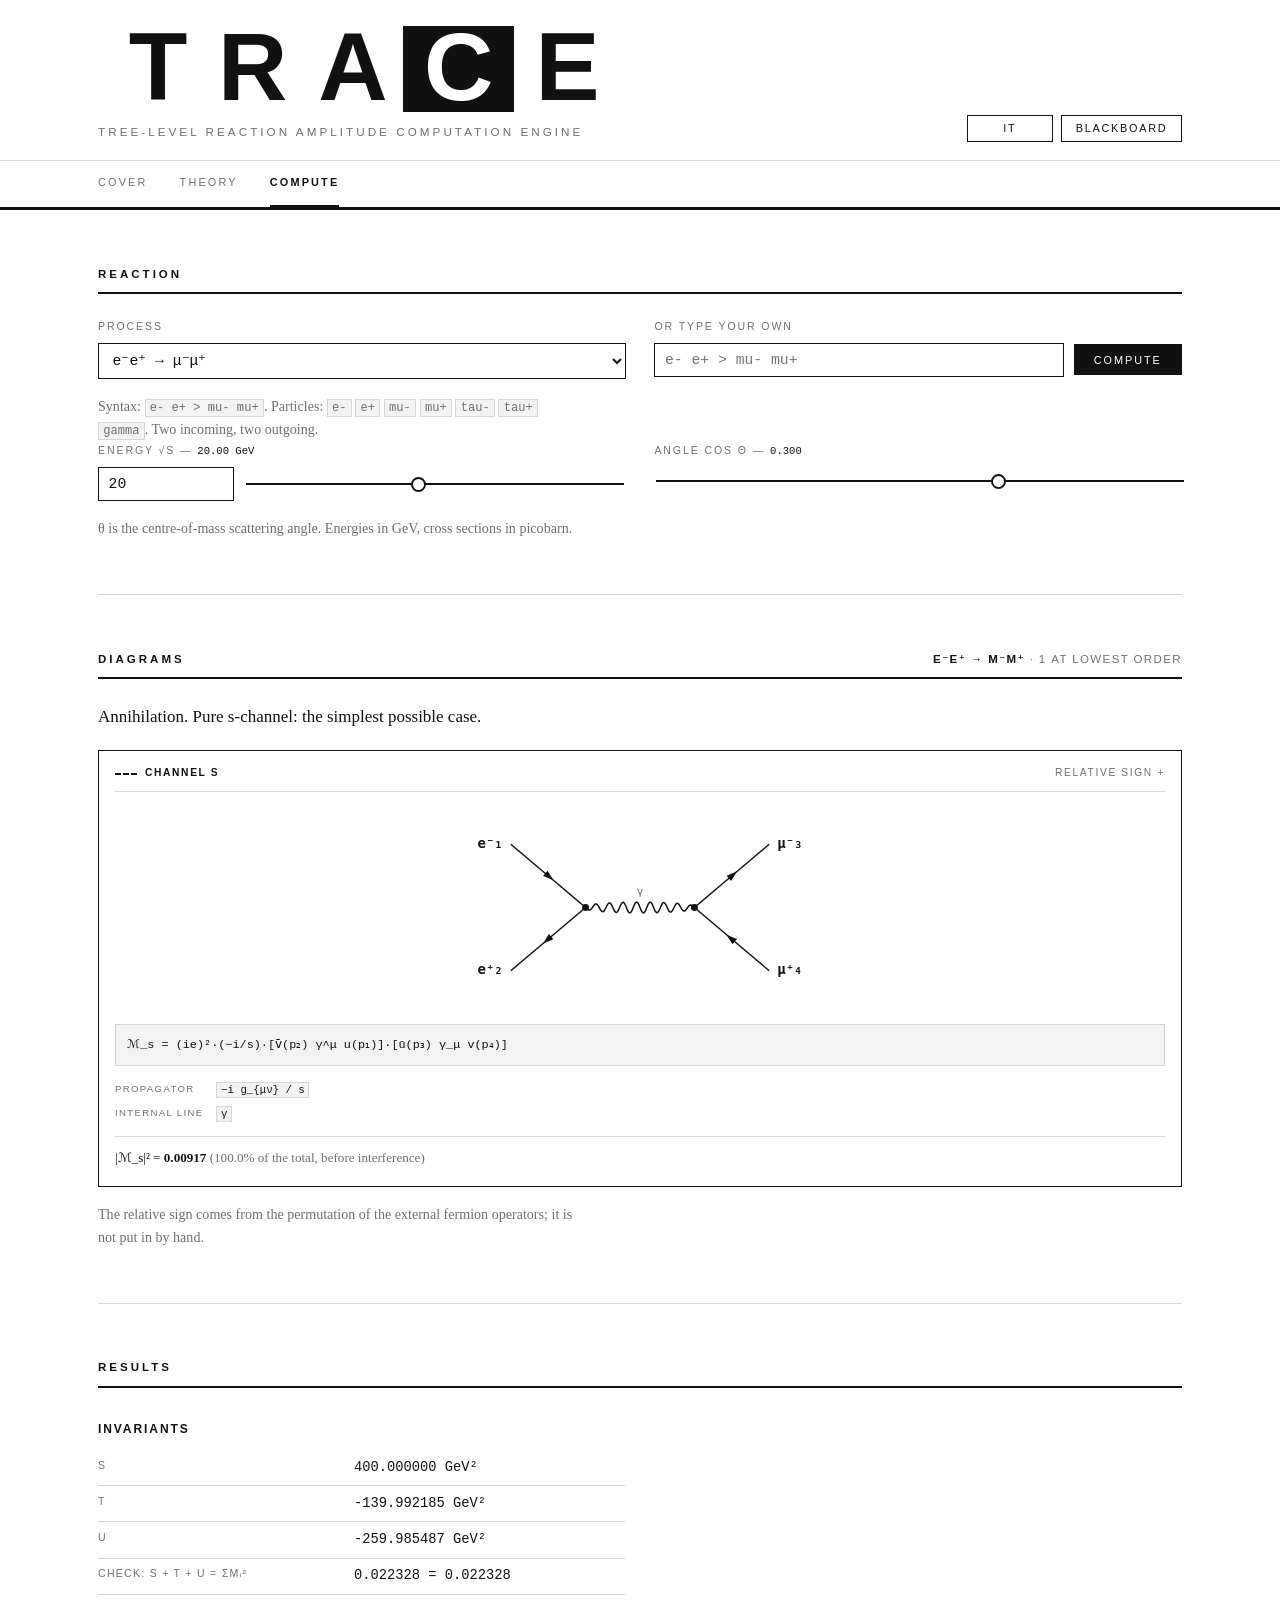
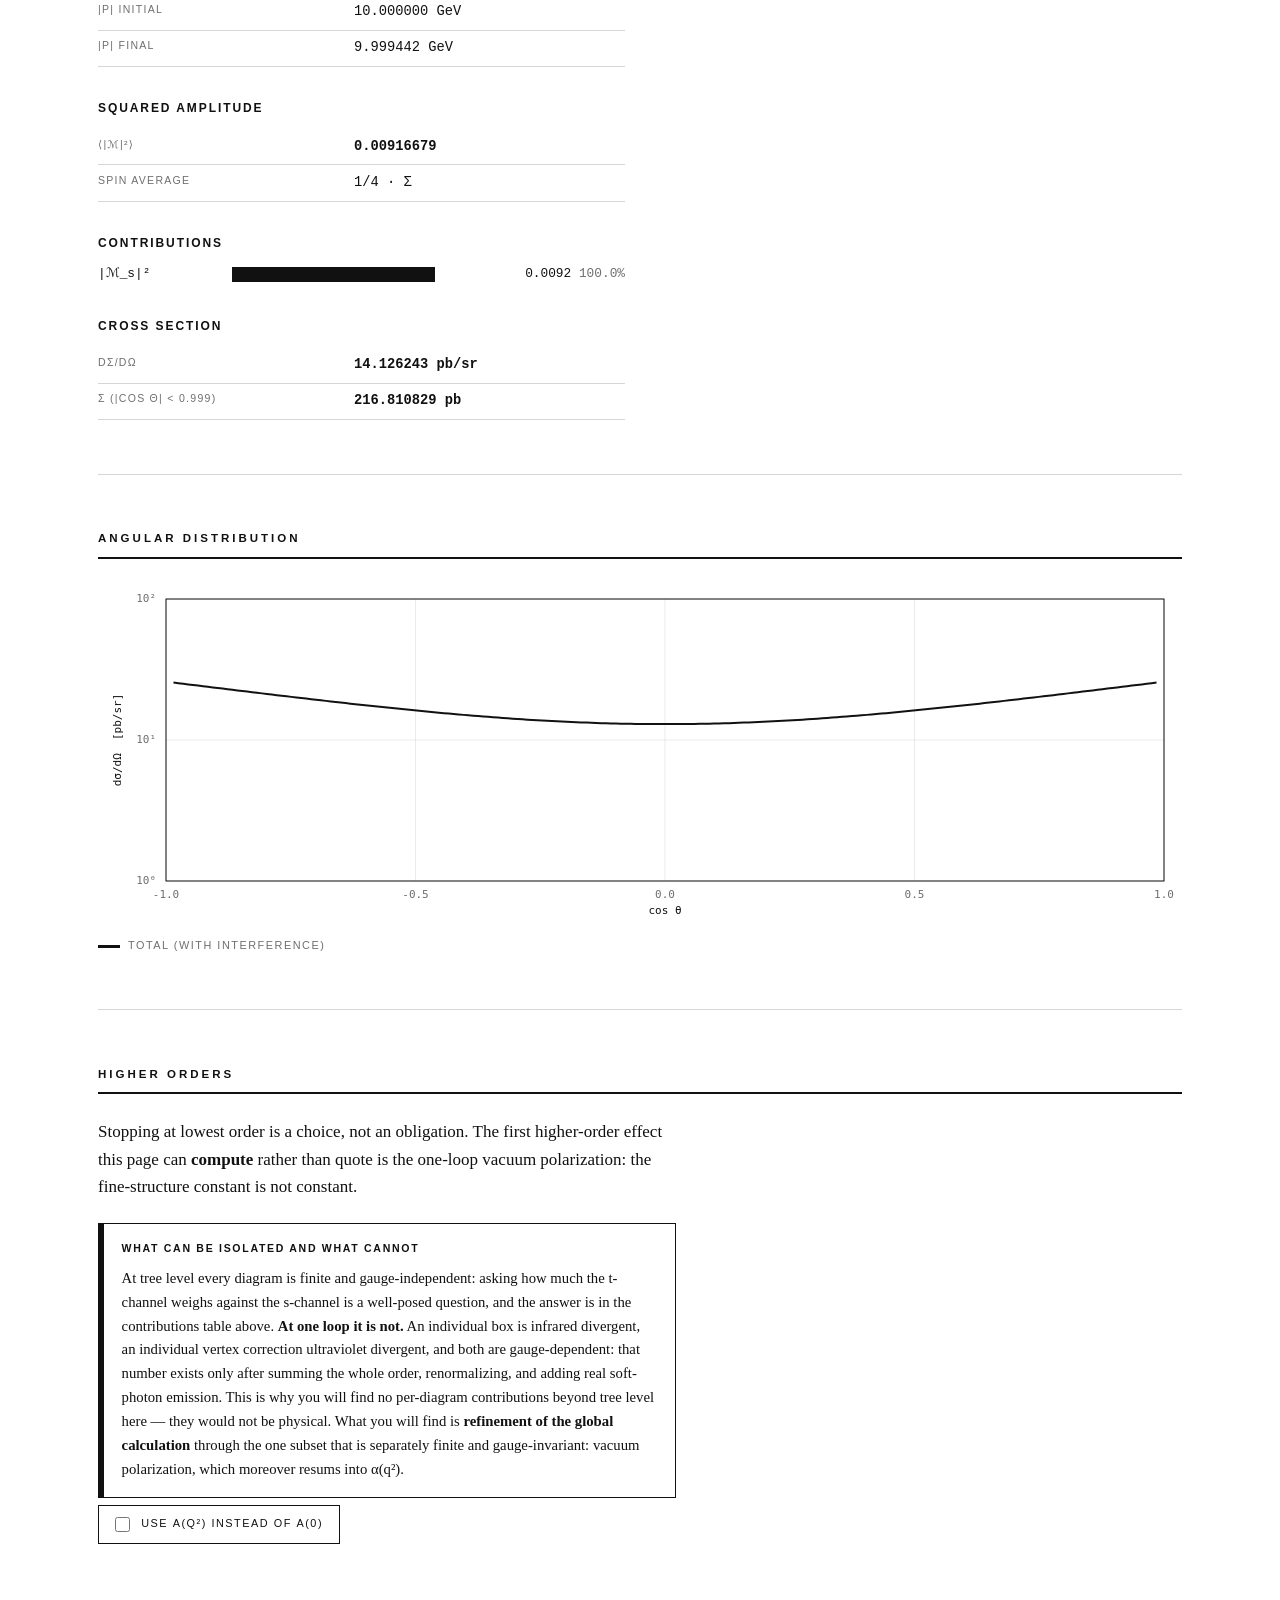
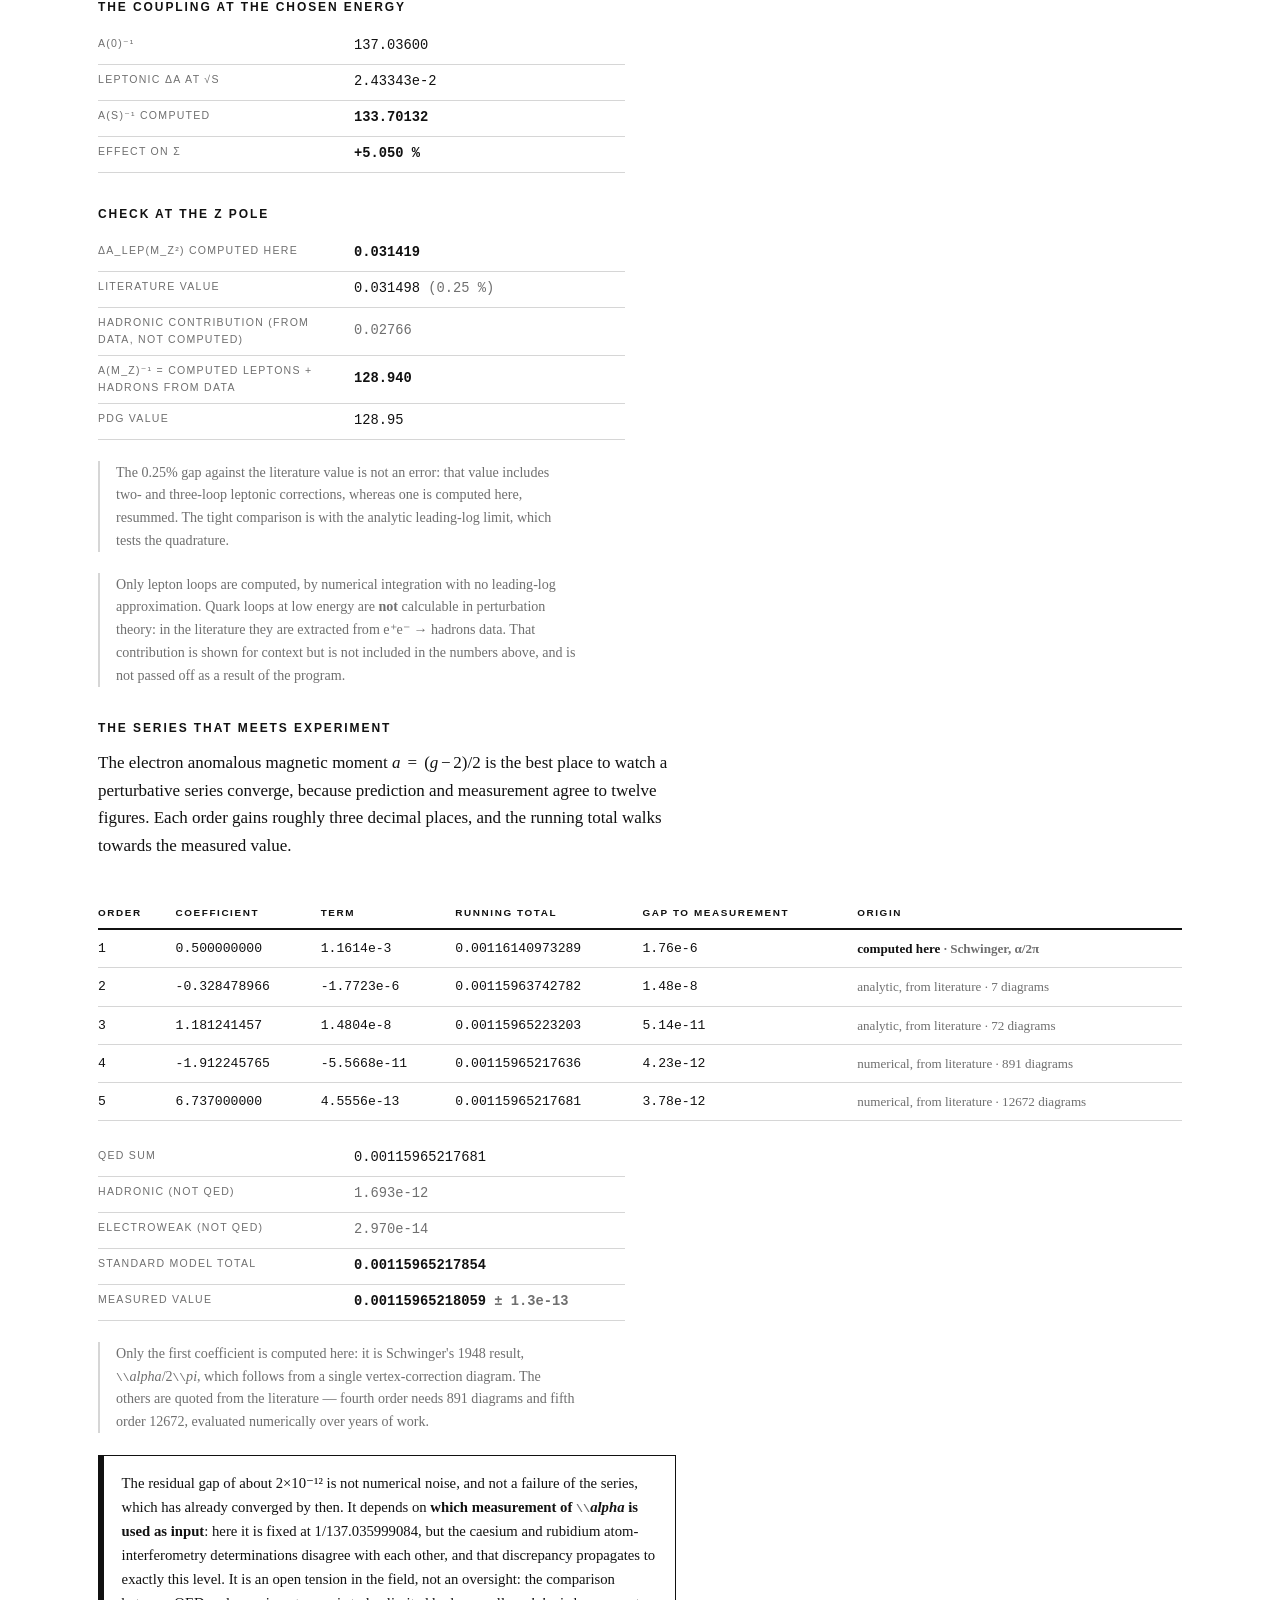
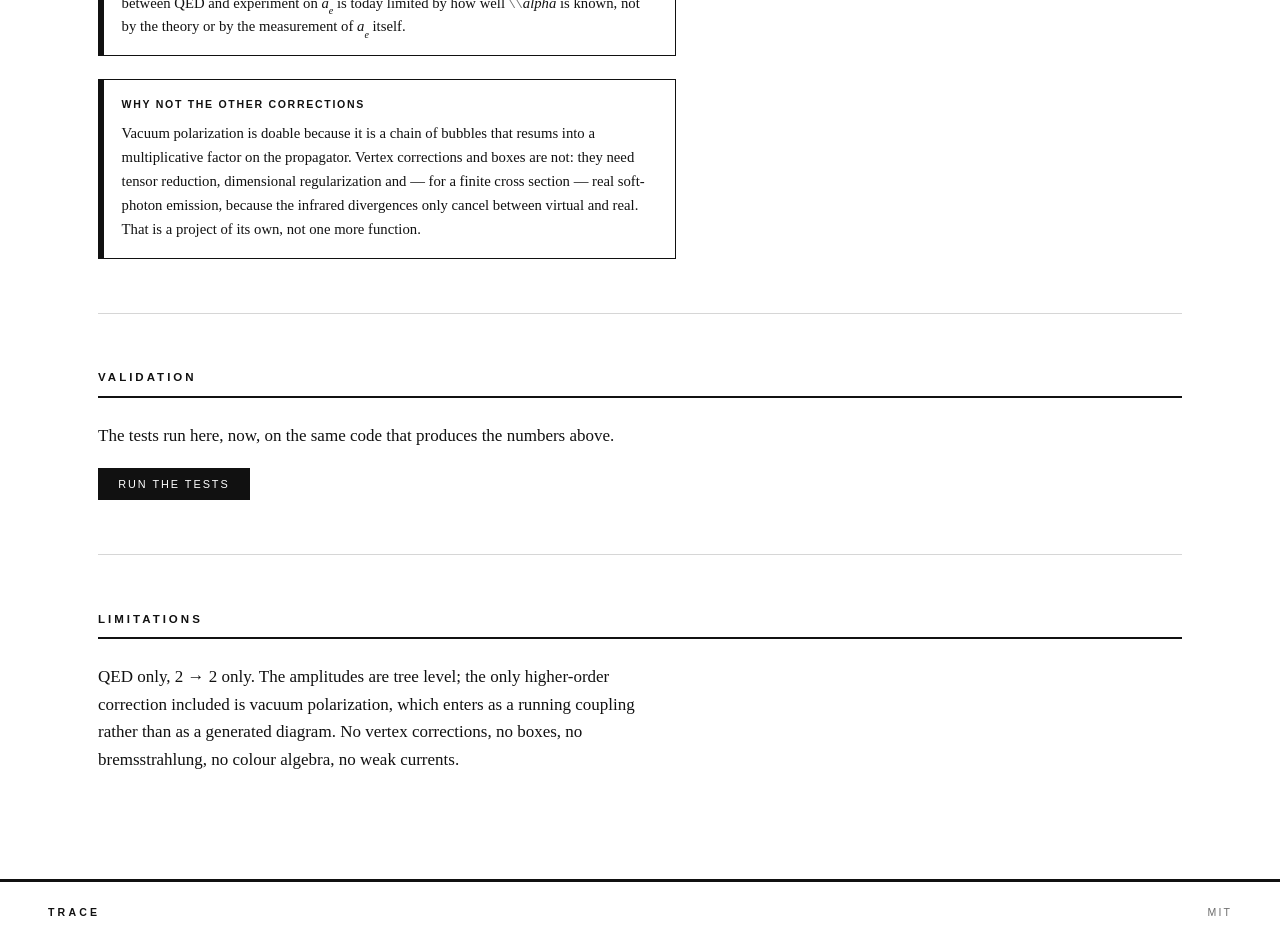
==== compute.html @ 5abd56a6 "TRACE: tree-level QED Feynman diagram calculator A browser-based calculator that enumerates the tree" ====
<!doctype html>
<html lang="it" data-theme="paper">
<head>
<meta charset="utf-8">
<meta name="viewport" content="width=device-width, initial-scale=1">
<title>TRACE — Calcolo</title>
<meta name="description" content="Type a QED reaction and get its tree-level diagrams, amplitudes, per-diagram contributions, interference and cross section.">
<link rel="icon" href="data:image/svg+xml;utf8,<svg xmlns='http://www.w3.org/2000/svg' viewBox='0 0 64 64'><circle cx='32' cy='32' r='32' fill='%23000'/><g stroke='%23fff' stroke-width='2.6' fill='none' stroke-linecap='round' stroke-linejoin='round'><path d='M11 19 H53'/><path d='M11 45 H53'/><path d='M32 19 L37 24 L27 30 L37 36 L27 42 L32 45'/></g><circle cx='32' cy='19' r='3.2' fill='%23fff'/><circle cx='32' cy='45' r='3.2' fill='%23fff'/></svg>">
<link rel="stylesheet" href="assets/css/trace.css">
<script>document.documentElement.dataset.theme = localStorage.getItem('trace-theme') || 'paper';</script>
</head>
<body class="page-compute">

<header class="masthead">
  <div class="masthead-inner">
    <div class="brand">
      <h1 class="wordmark" data-mark="3"><a href="index.html">TRACE</a></h1>
      <p class="expand">Tree-level Reaction Amplitude Computation Engine</p>
    </div>
    <div class="toggles">
      <button id="langBtn" class="toggle" type="button">EN</button>
      <button id="themeBtn" class="toggle" type="button">lavagna</button>
    </div>
  </div>
  <nav class="nav">
    <div class="nav-inner">
      <a href="index.html" data-i18n="nav.home">Copertina</a>
      <a href="theory.html" data-i18n="nav.theory">Teoria</a>
      <a href="compute.html" data-i18n="nav.compute">Calcolo</a>
    </div>
  </nav>
</header>

<main>

  <section class="block">
    <h2 data-i18n="sec.calc"></h2>

    <div class="controls">
      <div class="ctrl">
        <label for="reaction" data-i18n="ctrl.preset"></label>
        <select id="reaction"></select>
      </div>
      <div class="ctrl wide">
        <label for="customInput" data-i18n="ctrl.custom"></label>
        <div class="inline">
          <input id="customInput" type="text" spellcheck="false" autocomplete="off" placeholder="e- e+ > mu- mu+">
          <button id="customGo" class="btn" type="button" data-i18n="ctrl.go"></button>
        </div>
      </div>
    </div>
    <p class="help" data-i18n-html="ctrl.customHelp"></p>
    <p id="customError" class="error"></p>

    <div class="controls">
      <div class="ctrl wide">
        <label for="sqrtSslider"><span data-i18n="ctrl.sqrtS"></span> — <span id="sqrtSecho" class="echo"></span></label>
        <div class="inline">
          <input id="sqrtS" type="number" step="any" min="0.001">
          <input id="sqrtSslider" class="slider" type="range" min="-0.7" max="3.7" step="0.001">
        </div>
      </div>
      <div class="ctrl wide">
        <label for="cosSlider"><span data-i18n="ctrl.cos"></span> — <span id="cosEcho" class="echo"></span></label>
        <input id="cosSlider" class="slider" type="range" min="-0.98" max="0.98" step="0.005">
      </div>
    </div>
    <p class="help" data-i18n="ctrl.hint"></p>
  </section>

  <section class="block">
    <h2>
      <span data-i18n="sec.diagrams"></span>
      <span class="rule-count"><b id="reactionName"></b> · <span id="ndiag">–</span> <span data-i18n="diag.order"></span></span>
    </h2>
    <p id="note" class="lead"></p>
    <div id="diagrams" class="diagram-grid"></div>
    <p class="help" data-i18n="diag.note"></p>
  </section>

  <section class="block">
    <h2 data-i18n="sec.results"></h2>
    <div id="results"></div>
  </section>

  <section class="block" id="plotwrap">
    <h2 data-i18n="sec.plot"></h2>
    <div class="plot-slot"><canvas id="plot"></canvas></div>
    <div id="legend" class="legend"></div>
  </section>

  <section class="block">
    <h2 data-i18n="sec.orders"></h2>
    <p class="lead" data-i18n-html="orders.lead"></p>
    <div class="callout">
      <h4 data-i18n="orders.scopeTitle"></h4>
      <p class="tex-host" data-i18n-html="orders.scopeBody"></p>
    </div>
    <label class="switch">
      <input id="runAlpha" type="checkbox">
      <span data-i18n="orders.toggle"></span>
    </label>
    <div id="orders"></div>
    <div class="callout">
      <h4 data-i18n="orders.whyNot"></h4>
      <p data-i18n="orders.whyNotBody"></p>
    </div>
  </section>

  <section class="block">
    <h2 data-i18n="sec.validation"></h2>
    <p class="lead" data-i18n="val.lead"></p>
    <button id="runval" class="btn" type="button" data-i18n="val.run"></button>
    <div id="validation"></div>
  </section>

  <section class="block">
    <h2 data-i18n="sec.about"></h2>
    <p class="lead" data-i18n="about.text"></p>
  </section>

</main>

<footer>
  <span class="fmark">TRACE</span>
  <span>MIT</span>
</footer>

<script src="assets/js/i18n.js"></script>
<script src="assets/js/tex.js"></script>
<script src="assets/js/complex.js"></script>
<script src="assets/js/dirac.js"></script>
<script src="assets/js/model.js"></script>
<script src="assets/js/parse.js"></script>
<script src="assets/js/kinematics.js"></script>
<script src="assets/js/topology.js"></script>
<script src="assets/js/alpha.js"></script>
<script src="assets/js/gminus2.js"></script>
<script src="assets/js/amplitude.js"></script>
<script src="assets/js/render.js"></script>
<script src="assets/js/plot.js"></script>
<script src="assets/js/validate.js"></script>
<script src="assets/js/shell.js"></script>
<script src="assets/js/app.js"></script>
</body>
</html>
---- assets/css/trace.css ----
/* TRACE — strictly monochrome, print-derived styling.

   Two modes, both black and white: "paper" (ink on white) and "board"
   (chalk on black). No hue anywhere. Series and quantities are told apart by
   line pattern, hatching and weight — the way a printed physics figure does it,
   which also happens to make the whole thing colourblind-proof by construction.

   System fonts only; nothing is fetched. */

:root[data-theme='paper'] {
  --paper: #ffffff;
  --ink: #111111;
  --mid: #6f6f6f;
  --hair: #d6d6d6;
  --wash: #f3f3f3;
}

:root[data-theme='board'] {
  --paper: #0c0c0c;
  --ink: #f0f0f0;
  --mid: #8c8c8c;
  --hair: #2d2d2d;
  --wash: #171717;
}

:root {
  --serif: 'Iowan Old Style', 'Palatino Linotype', Palatino, Georgia, 'Times New Roman', serif;
  --sans: 'Helvetica Neue', Helvetica, Arial, system-ui, sans-serif;
  --mono: ui-monospace, 'Cascadia Mono', 'SF Mono', Menlo, Consolas, monospace;
  --measure: 68ch;
  --gutter: clamp(1.1rem, 4vw, 3rem);
}

* { box-sizing: border-box; }

html { -webkit-text-size-adjust: 100%; }

body {
  margin: 0;
  background: var(--paper);
  color: var(--ink);
  font: 17px/1.62 var(--serif);
  -webkit-font-smoothing: antialiased;
}

::selection { background: var(--ink); color: var(--paper); }

/* ---------- masthead ---------- */

.masthead { border-bottom: 3px solid var(--ink); }
.masthead-inner {
  max-width: 1180px;
  margin: 0 auto;
  padding: 1.6rem var(--gutter) 1.1rem;
  display: flex;
  align-items: flex-end;
  justify-content: space-between;
  gap: 1.5rem;
  flex-wrap: wrap;
}
/* The wordmark is a link on the subpages and plain text on the cover; without
   this it inherits the browser's default link colour there and the title is a
   different colour depending on which page you are on. */
.wordmark a { color: inherit; text-decoration: none; }

/* One letter per page is set in negative — paper on ink — so each section of
   the site is identifiable at a glance without introducing a second colour. */
.wordmark .ltr { display: inline-block; }
.wordmark .ltr.neg {
  background: var(--ink);
  color: var(--paper);
  padding: 0 0.06em 0.04em;
  margin-right: 0.06em;
}

.wordmark {
  font-family: var(--sans);
  font-size: clamp(2.9rem, 11vw, 6rem);
  font-weight: 800;
  letter-spacing: 0.16em;
  line-height: 0.86;
  margin: 0;
  text-indent: 0.16em;
}
.expand {
  font-family: var(--sans);
  font-size: clamp(0.6rem, 1.5vw, 0.73rem);
  letter-spacing: 0.26em;
  text-transform: uppercase;
  color: var(--mid);
  margin: 0.7rem 0 0;
}

.toggles { display: flex; gap: 0.5rem; }
.toggle {
  font-family: var(--sans);
  font-size: 0.68rem;
  letter-spacing: 0.16em;
  text-transform: uppercase;
  background: transparent;
  color: var(--ink);
  border: 1.5px solid var(--ink);
  padding: 0.42rem 0.85rem;
  cursor: pointer;
  min-width: 5.4rem;
}
.toggle:hover { background: var(--ink); color: var(--paper); }

/* ---------- hero: the diagrams are the front page ---------- */

.hero {
  max-width: 1180px;
  margin: 0 auto;
  padding: clamp(1.5rem, 5vw, 3.2rem) var(--gutter) 1.2rem;
}
.hero-strip {
  display: flex;
  flex-wrap: wrap;
  gap: 14px;
  justify-content: center;
  align-items: center;
}
.hero-strip canvas { display: block; }
.hero-caption {
  font-family: var(--sans);
  font-size: 0.68rem;
  letter-spacing: 0.2em;
  text-transform: uppercase;
  color: var(--mid);
  text-align: center;
  margin: 1.6rem 0 0;
}

.lede {
  max-width: 1180px;
  margin: 0 auto;
  padding: 0 var(--gutter) clamp(2rem, 6vw, 3.6rem);
  border-bottom: 1px solid var(--hair);
}
.lede-1 {
  font-size: clamp(1.35rem, 3.4vw, 2.1rem);
  line-height: 1.28;
  margin: 2.2rem 0 0.7rem;
  max-width: 26ch;
  font-weight: 400;
}
.lede-2 { color: var(--mid); margin: 0; max-width: var(--measure); }

/* ---------- blocks ---------- */

main {
  max-width: 1180px;
  margin: 0 auto;
  padding: 0 var(--gutter);
}

.block { padding: clamp(2.2rem, 6vw, 3.4rem) 0; border-bottom: 1px solid var(--hair); }
.block:last-child { border-bottom: 0; }

.block > h2 {
  font-family: var(--sans);
  font-size: 0.72rem;
  font-weight: 700;
  letter-spacing: 0.26em;
  text-transform: uppercase;
  margin: 0 0 1.5rem;
  padding-bottom: 0.55rem;
  border-bottom: 2px solid var(--ink);
  display: flex;
  justify-content: space-between;
  align-items: baseline;
  gap: 1rem;
  flex-wrap: wrap;
}
.rule-count { font-weight: 400; letter-spacing: 0.12em; color: var(--mid); }
.rule-count b { color: var(--ink); font-weight: 700; }

h3 {
  font-family: var(--sans);
  font-size: 0.75rem;
  font-weight: 700;
  letter-spacing: 0.16em;
  text-transform: uppercase;
  margin: 2rem 0 0.7rem;
}

.lead { max-width: var(--measure); margin: 0 0 1.2rem; }
.help { color: var(--mid); font-size: 0.88rem; max-width: var(--measure); margin: 1rem 0 0; }
.aside {
  color: var(--mid);
  font-size: 0.88rem;
  border-left: 2px solid var(--hair);
  padding-left: 1rem;
  margin: 1.3rem 0 0;
  max-width: var(--measure);
}
.dim { color: var(--mid); }
.empty { color: var(--mid); font-style: italic; }

code {
  font-family: var(--mono);
  font-size: 0.86em;
  background: var(--wash);
  padding: 0.08em 0.35em;
  border: 1px solid var(--hair);
  white-space: nowrap;
}

/* ---------- triptych ---------- */

.triptych {
  display: grid;
  grid-template-columns: repeat(auto-fit, minmax(250px, 1fr));
  gap: 1.6rem 2.4rem;
  margin-top: 2rem;
}
.triptych article { border-top: 1px solid var(--hair); padding-top: 1rem; }
.triptych h3 { margin-top: 0; }
.triptych p { font-size: 0.94rem; margin: 0; }

/* ---------- controls ---------- */

.controls {
  display: grid;
  grid-template-columns: repeat(auto-fit, minmax(260px, 1fr));
  gap: 1.1rem 1.8rem;
  margin-bottom: 1rem;
}
.ctrl { display: flex; flex-direction: column; gap: 0.45rem; }
.ctrl.wide { grid-column: span 1; }
.ctrl label {
  font-family: var(--sans);
  font-size: 0.66rem;
  letter-spacing: 0.18em;
  text-transform: uppercase;
  color: var(--mid);
}
.echo { color: var(--ink); font-family: var(--mono); letter-spacing: 0; text-transform: none; }
.inline { display: flex; gap: 0.6rem; align-items: center; }
.inline .slider { flex: 1; }

select, input[type='text'], input[type='number'] {
  font-family: var(--mono);
  font-size: 0.92rem;
  background: var(--paper);
  color: var(--ink);
  border: 1.5px solid var(--ink);
  border-radius: 0;
  padding: 0.5rem 0.6rem;
  width: 100%;
}
input[type='number'] { width: 8.5rem; flex: none; }
select:focus-visible, input:focus-visible, .btn:focus-visible, .toggle:focus-visible {
  outline: 2px solid var(--ink);
  outline-offset: 2px;
}

.slider {
  -webkit-appearance: none; appearance: none;
  width: 100%; height: 1.5rem; background: transparent; cursor: pointer;
}
.slider::-webkit-slider-runnable-track { height: 2px; background: var(--ink); }
.slider::-moz-range-track { height: 2px; background: var(--ink); }
.slider::-webkit-slider-thumb {
  -webkit-appearance: none; appearance: none;
  width: 15px; height: 15px; margin-top: -6.5px;
  background: var(--paper); border: 2px solid var(--ink); border-radius: 50%;
}
.slider::-moz-range-thumb {
  width: 13px; height: 13px;
  background: var(--paper); border: 2px solid var(--ink); border-radius: 50%;
}

.btn {
  font-family: var(--sans);
  font-size: 0.68rem;
  letter-spacing: 0.18em;
  text-transform: uppercase;
  background: var(--ink);
  color: var(--paper);
  border: 1.5px solid var(--ink);
  padding: 0.55rem 1.2rem;
  cursor: pointer;
  white-space: nowrap;
}
.btn:hover { background: var(--paper); color: var(--ink); }

.error:empty { display: none; }
.error {
  font-size: 0.9rem;
  border: 1.5px solid var(--ink);
  border-left-width: 6px;
  padding: 0.7rem 0.9rem;
  margin: 0.8rem 0 0;
  max-width: var(--measure);
}

/* ---------- diagrams ---------- */

.diagram-grid {
  display: grid;
  grid-template-columns: repeat(auto-fit, minmax(300px, 1fr));
  gap: 1.4rem;
}
.diagram { margin: 0; border: 1.5px solid var(--ink); padding: 0.9rem 1rem 1.1rem; }
.diagram-head {
  display: flex;
  justify-content: space-between;
  align-items: center;
  gap: 0.8rem;
  font-family: var(--sans);
  font-size: 0.64rem;
  letter-spacing: 0.16em;
  text-transform: uppercase;
  padding-bottom: 0.6rem;
  border-bottom: 1px solid var(--hair);
}
.diagram-head .chan { display: inline-flex; align-items: center; gap: 0.5rem; font-weight: 700; }
.diagram-head .sign { color: var(--mid); }
.diagram-head .sign.neg { color: var(--ink); font-weight: 700; }
.canvas-slot { display: flex; justify-content: center; padding: 0.6rem 0 0.2rem; }
.canvas-slot canvas { display: block; max-width: 100%; }

.expr {
  font-family: var(--mono);
  font-size: 0.74rem;
  line-height: 1.75;
  background: var(--wash);
  border: 1px solid var(--hair);
  padding: 0.6rem 0.7rem;
  margin-top: 0.5rem;
  overflow-x: auto;
  white-space: nowrap;
}

.meta {
  display: grid;
  grid-template-columns: auto 1fr;
  gap: 0.25rem 0.8rem;
  font-size: 0.78rem;
  margin: 0.8rem 0 0;
}
.meta dt {
  font-family: var(--sans);
  font-size: 0.6rem;
  letter-spacing: 0.14em;
  text-transform: uppercase;
  color: var(--mid);
  padding-top: 0.2em;
}
.meta dd { margin: 0; }
.contrib { font-size: 0.82rem; margin-top: 0.8rem; padding-top: 0.6rem; border-top: 1px solid var(--hair); }

/* ---------- results ---------- */

table.kv { width: 100%; border-collapse: collapse; max-width: 62ch; }
table.kv th {
  text-align: left;
  font-family: var(--sans);
  font-size: 0.66rem;
  font-weight: 400;
  letter-spacing: 0.12em;
  text-transform: uppercase;
  color: var(--mid);
  padding: 0.4rem 1.4rem 0.4rem 0;
  width: 16rem;
  vertical-align: baseline;
  border-bottom: 1px solid var(--hair);
}
table.kv td {
  font-family: var(--mono);
  font-size: 0.86rem;
  padding: 0.4rem 0;
  border-bottom: 1px solid var(--hair);
  font-variant-numeric: tabular-nums;
}
td.hi { font-weight: 700; font-size: 0.95rem; }

.bars { display: flex; flex-direction: column; gap: 0.55rem; max-width: 62ch; }
.barrow {
  display: grid;
  grid-template-columns: 7.5rem 1fr 11rem;
  gap: 0.9rem;
  align-items: center;
  font-family: var(--mono);
  font-size: 0.8rem;
  font-variant-numeric: tabular-nums;
}
.bartrack { border: 1px solid var(--ink); height: 15px; }
.barfill { height: 100%; }
.barval { text-align: right; }

.warn {
  border: 1.5px solid var(--ink);
  border-left-width: 6px;
  padding: 0.9rem 1rem;
  max-width: var(--measure);
  font-size: 0.94rem;
}

/* ---------- hatch patterns (bar fills) ---------- */

.barfill.pat-0 { background: var(--ink); }
.barfill.pat-1 {
  background-image: repeating-linear-gradient(45deg, var(--ink) 0 3px, transparent 3px 6px);
}
.barfill.pat-2 {
  background-image: repeating-linear-gradient(0deg, var(--ink) 0 2px, transparent 2px 5px);
}
.barfill.pat-3 {
  background-image: repeating-linear-gradient(90deg, var(--ink) 0 2px, transparent 2px 5px);
}
.barfill.pat-neg {
  background-image: repeating-linear-gradient(-45deg, var(--ink) 0 2px, transparent 2px 6px);
}

/* ---------- line swatches (legend, diagram headers) ---------- */

.pat {
  display: inline-block;
  width: 22px;
  height: 0;
  border-top-width: 2px;
  border-top-color: var(--ink);
  vertical-align: middle;
  flex: none;
}
.pat-0 { border-top-style: dashed; }
.pat-1 { border-top-style: dotted; }
.pat-2 { border-top-style: dashed; border-top-width: 3px; }
.pat-3 { border-top-style: dotted; border-top-width: 3px; }
.pat-total { border-top-style: solid; border-top-width: 3px; }

/* ---------- plot ---------- */

.plot-slot { width: 100%; }
#plot { display: block; width: 100%; }
.legend {
  display: flex;
  gap: 1.6rem;
  flex-wrap: wrap;
  font-family: var(--sans);
  font-size: 0.68rem;
  letter-spacing: 0.14em;
  text-transform: uppercase;
  color: var(--mid);
  margin-top: 0.9rem;
}
.legend span { display: inline-flex; align-items: center; gap: 0.5rem; }

/* ---------- theory ---------- */

.theory-item { border-bottom: 1px solid var(--hair); }
.theory-item:first-child { border-top: 1px solid var(--hair); }
.theory-item summary {
  cursor: pointer;
  list-style: none;
  padding: 0.95rem 2rem 0.95rem 0;
  font-family: var(--sans);
  font-size: 0.82rem;
  font-weight: 700;
  letter-spacing: 0.08em;
  text-transform: uppercase;
  position: relative;
  display: flex;
  align-items: baseline;
  gap: 1rem;
}
.theory-item summary::-webkit-details-marker { display: none; }
.theory-item summary::after {
  content: '+';
  position: absolute;
  right: 0.2rem;
  font-size: 1.2rem;
  font-weight: 400;
  color: var(--mid);
}
.theory-item[open] summary::after { content: '−'; }
.theory-item summary:hover { color: var(--mid); }
.tnum { font-family: var(--mono); color: var(--mid); font-weight: 400; }

.theory-body { padding: 0 0 1.6rem; max-width: var(--measure); }
.theory-body p { margin: 0 0 1rem; font-size: 0.96rem; }
/* Sub-heading inside a theory section: a rule and small caps, one step quieter
   than the section titles themselves. */
.theory-body h4 {
  font-family: var(--sans);
  font-size: 0.68rem;
  font-weight: 700;
  letter-spacing: 0.18em;
  text-transform: uppercase;
  margin: 2.2rem 0 0.9rem;
  padding-top: 0.9rem;
  border-top: 2px solid var(--ink);
}
.theory-body p.formula {
  font-family: var(--mono);
  font-size: 0.84rem;
  background: var(--wash);
  border: 1px solid var(--hair);
  padding: 0.9rem 1rem;
  overflow-x: auto;
  text-align: center;
  line-height: 1.9;
}
.theory-body p.aside { font-size: 0.88rem; }

table.rules { width: 100%; border-collapse: collapse; margin: 1.2rem 0; font-size: 0.88rem; }
table.rules th {
  text-align: left;
  font-family: var(--sans);
  font-size: 0.64rem;
  font-weight: 400;
  letter-spacing: 0.12em;
  text-transform: uppercase;
  color: var(--mid);
  padding: 0.5rem 1rem 0.5rem 0;
  vertical-align: top;
  white-space: nowrap;
  border-bottom: 1px solid var(--hair);
}
table.rules td { padding: 0.5rem 1rem 0.5rem 0; vertical-align: top; border-bottom: 1px solid var(--hair); }
table.rules td:last-child { color: var(--mid); font-size: 0.86rem; }

/* ---------- validation ---------- */

table.checks { width: 100%; border-collapse: collapse; font-size: 0.82rem; margin-top: 1.2rem; }
table.checks th {
  text-align: left;
  font-family: var(--sans);
  font-size: 0.62rem;
  font-weight: 700;
  letter-spacing: 0.16em;
  text-transform: uppercase;
  padding: 0.45rem 0.9rem 0.45rem 0;
  border-bottom: 2px solid var(--ink);
}
table.checks td { padding: 0.5rem 0.9rem 0.5rem 0; border-bottom: 1px solid var(--hair); vertical-align: top; }
table.checks td.num { font-family: var(--mono); font-variant-numeric: tabular-nums; white-space: nowrap; }
td.pass, td.fail { font-family: var(--sans); font-size: 0.66rem; letter-spacing: 0.14em; font-weight: 700; }
td.fail { background: var(--ink); color: var(--paper); text-align: center; }
.verdict { font-family: var(--sans); font-size: 0.78rem; letter-spacing: 0.14em; text-transform: uppercase; font-weight: 700; margin: 1.1rem 0 0; }

/* Wide tables scroll inside their own box rather than pushing the page sideways. */
.scroll-x { overflow-x: auto; margin: 1.2rem 0; }
table.series td { white-space: nowrap; }
/* Marks the one row the page computes itself, as opposed to quoting. */
td.own { font-weight: 700; }

/* ---------- footer ---------- */

footer {
  border-top: 3px solid var(--ink);
  margin-top: 2rem;
  padding: 1.4rem var(--gutter);
  display: flex;
  justify-content: space-between;
  font-family: var(--sans);
  font-size: 0.66rem;
  letter-spacing: 0.2em;
  text-transform: uppercase;
  color: var(--mid);
}
.fmark { color: var(--ink); font-weight: 800; letter-spacing: 0.3em; }

/* ---------- navigation ---------- */

.nav { border-top: 1px solid var(--hair); }
.nav-inner {
  max-width: 1180px;
  margin: 0 auto;
  padding: 0 var(--gutter);
  display: flex;
  gap: 2rem;
}
.nav a {
  font-family: var(--sans);
  font-size: 0.68rem;
  letter-spacing: 0.2em;
  text-transform: uppercase;
  color: var(--mid);
  text-decoration: none;
  padding: 0.85rem 0;
  border-bottom: 3px solid transparent;
  margin-bottom: -1px;
}
.nav a:hover { color: var(--ink); }
.nav a.active { color: var(--ink); font-weight: 700; border-bottom-color: var(--ink); }

/* ---------- landing doors ---------- */

.doors { display: grid; grid-template-columns: repeat(auto-fit, minmax(280px, 1fr)); gap: 1.2rem; }
.door {
  display: block;
  border: 1.5px solid var(--ink);
  padding: 1.8rem 1.8rem 1.6rem;
  text-decoration: none;
  color: inherit;
  position: relative;
}
.door:hover { background: var(--ink); color: var(--paper); }
.door:hover .door-num, .door:hover .door-go { color: var(--paper); }
.door-num {
  font-family: var(--mono);
  font-size: 0.72rem;
  color: var(--mid);
  display: block;
  margin-bottom: 0.8rem;
}
.door h2 {
  font-family: var(--serif);
  font-size: clamp(1.5rem, 3.5vw, 2.1rem);
  font-weight: 400;
  letter-spacing: 0;
  text-transform: none;
  margin: 0 0 0.7rem;
  border: 0;
  padding: 0;
  display: block;
}
.door p { margin: 0 0 1.4rem; font-size: 0.94rem; }
.door-go {
  font-family: var(--sans);
  font-size: 0.66rem;
  letter-spacing: 0.2em;
  text-transform: uppercase;
  color: var(--mid);
}
.door-go::after { content: ' →'; }

/* ---------- colophon ---------- */

.colophon {
  display: grid;
  grid-template-columns: minmax(9rem, 15rem) 1fr;
  gap: 0 2.4rem;
  margin: 2rem 0 0;
  max-width: 88ch;
}
.colophon dt {
  font-family: var(--sans);
  font-size: 0.66rem;
  font-weight: 700;
  letter-spacing: 0.18em;
  text-transform: uppercase;
  padding: 1.1rem 0 0;
  border-top: 1px solid var(--hair);
}
.colophon dd {
  margin: 0;
  padding: 1.1rem 0 1.3rem;
  border-top: 1px solid var(--hair);
  font-size: 0.94rem;
}
@media (max-width: 640px) {
  .colophon { grid-template-columns: 1fr; gap: 0; }
  .colophon dd { border-top: 0; padding-top: 0.5rem; }
}

/* ---------- maths (see tex.js) ---------- */

.tx { font-family: var(--serif); white-space: nowrap; }
.tx-var { font-style: italic; }
.tx-num, .tx-sym, .tx-text, .tx-cal { font-style: normal; }
.tx-cal { font-size: 1.06em; }
.tx-op { padding: 0 0.16em; font-style: normal; }
.tx-delim { padding: 0 0.04em; }
.tx-unknown { color: var(--mid); font-family: var(--mono); font-size: 0.8em; }

.tx sup, .tx sub { font-size: 0.68em; line-height: 0; position: relative; }
.tx sup { top: -0.5em; }
.tx sub { bottom: -0.28em; }

.tx-frac {
  display: inline-flex;
  flex-direction: column;
  vertical-align: -0.48em;
  text-align: center;
  margin: 0 0.22em;
  font-size: 0.95em;
}
.tx-frac .tx-num-part { padding: 0 0.35em 0.1em; border-bottom: 1px solid currentColor; }
.tx-frac .tx-den { padding: 0.1em 0.35em 0; }

.tx-acc { display: inline-block; position: relative; }
.tx-overline { border-top: 1px solid currentColor; margin-top: 0.14em; }
.tx-hat::before, .tx-vec::before, .tx-tilde::before {
  position: absolute; left: 0; right: 0; top: -0.72em;
  text-align: center; font-size: 0.8em; line-height: 1;
}
.tx-hat::before { content: '^'; }
.tx-vec::before { content: '→'; }
.tx-tilde::before { content: '~'; }

/* Dirac slash: a rule drawn through the glyph, not a borrowed character. */
.tx-slashed { position: relative; display: inline-block; padding: 0 0.06em; }
.tx-slashed::after {
  content: '';
  position: absolute;
  left: 50%; top: 50%;
  width: 1.02em; height: 1px;
  background: currentColor;
  transform: translate(-50%, -50%) rotate(-62deg);
}

.tx-sqrt { display: inline-block; }
.tx-sqrt .tx-radic { padding-right: 0.05em; }
.tx-sqrt .tx-rad { border-top: 1px solid currentColor; padding: 0.06em 0.15em 0 0.05em; }

.tx-space { display: inline-block; }

/* Display maths. Wrapping is allowed here (inline maths stays nowrap so that
   things like gamma^mu never break mid-symbol); the <wbr> markers emitted after
   binary operators decide where a long line gives way. */
.tx-display {
  display: block;
  text-align: center;
  white-space: normal;
  font-size: 1.18rem;
  line-height: 2.5;
  margin: 0;
}
/* Fractions carry their own vertical bulk, so they need room around them and
   should not be shrunk further in display position. */
.tx-display .tx-frac { font-size: 1em; vertical-align: -0.52em; margin: 0 0.3em; }
.tx-display sup { top: -0.62em; }
.tx-display sub { bottom: -0.3em; }

/* A displayed equation is set off from the prose by rules above and below
   rather than by a filled box: lighter on the page, and it prints. */
.formula-block {
  border-top: 1px solid var(--hair);
  border-bottom: 1px solid var(--hair);
  padding: 1.5rem 1rem 1.4rem;
  margin: 1.8rem 0;
  overflow-x: auto;
  overflow-y: hidden;
}
/* Consecutive equations in one block are separated, not crammed. */
.formula-block .tx-display + .tx-display { margin-top: 1.1rem; }

.formula-note {
  display: block;
  text-align: center;
  font-family: var(--sans);
  font-size: 0.64rem;
  letter-spacing: 0.14em;
  text-transform: uppercase;
  color: var(--mid);
  margin-top: 1rem;
  line-height: 1.5;
}

/* Inline maths inside running prose: nudge the baseline so subscripted symbols
   do not push the lines apart. */
.theory-body p .tx { line-height: 1; }

/* ---------- higher orders ---------- */

.switch {
  display: inline-flex;
  align-items: center;
  gap: 0.7rem;
  border: 1.5px solid var(--ink);
  padding: 0.6rem 1rem;
  cursor: pointer;
  font-family: var(--sans);
  font-size: 0.68rem;
  letter-spacing: 0.14em;
  text-transform: uppercase;
  margin: 0.4rem 0 1.4rem;
}
.switch input { accent-color: var(--ink); width: 15px; height: 15px; margin: 0; }
.switch:hover { background: var(--wash); }

.callout {
  border: 1.5px solid var(--ink);
  border-left-width: 6px;
  padding: 1rem 1.1rem;
  margin: 1.4rem 0 0;
  max-width: var(--measure);
}
.callout h4 {
  font-family: var(--sans);
  font-size: 0.66rem;
  letter-spacing: 0.16em;
  text-transform: uppercase;
  margin: 0 0 0.6rem;
}
.callout p { margin: 0; font-size: 0.92rem; }

/* ---------- narrow screens ---------- */

@media (max-width: 640px) {
  .barrow { grid-template-columns: 6rem 1fr; }
  .barval { grid-column: 2; text-align: left; }
  table.kv th { width: auto; font-size: 0.6rem; }
  .masthead-inner { align-items: flex-start; }
  .nav-inner { gap: 1.2rem; }
  .nav a { font-size: 0.6rem; letter-spacing: 0.12em; }
}

@media (prefers-reduced-motion: reduce) {
  * { animation: none !important; transition: none !important; }
}
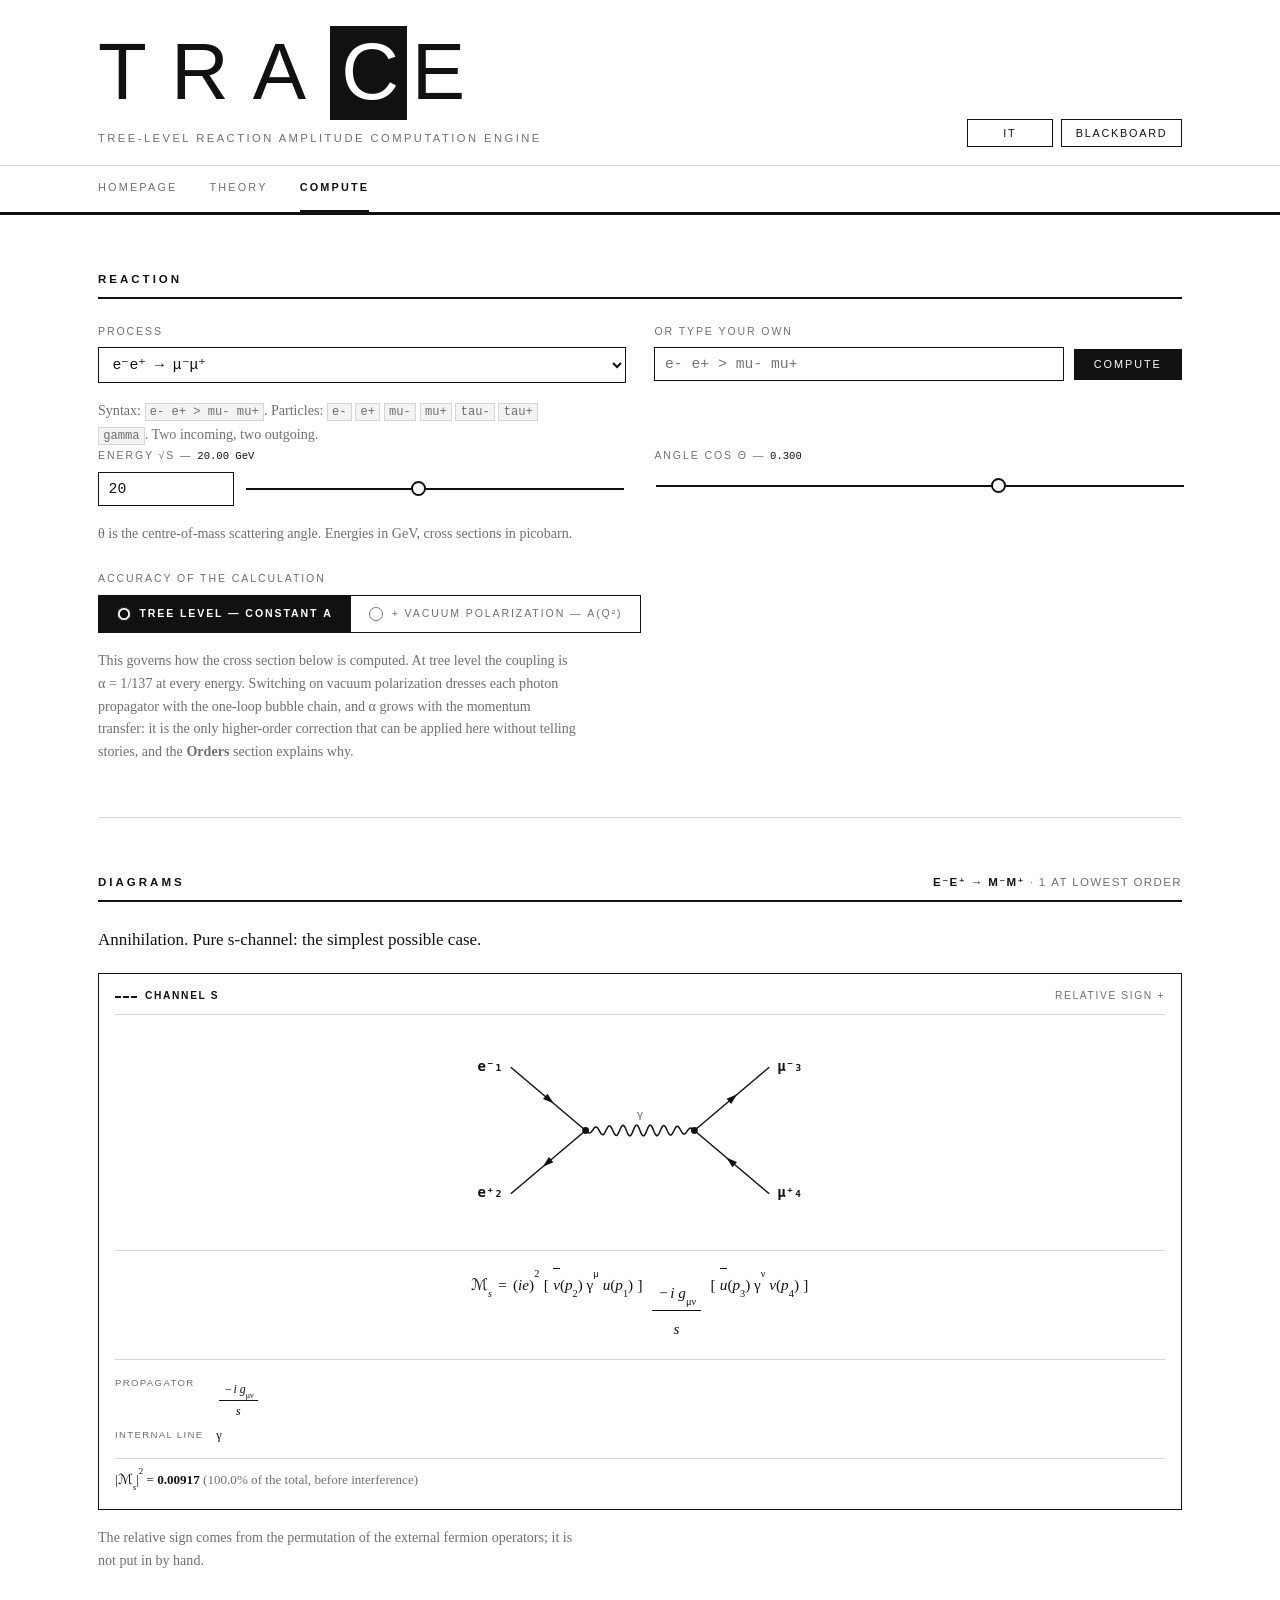
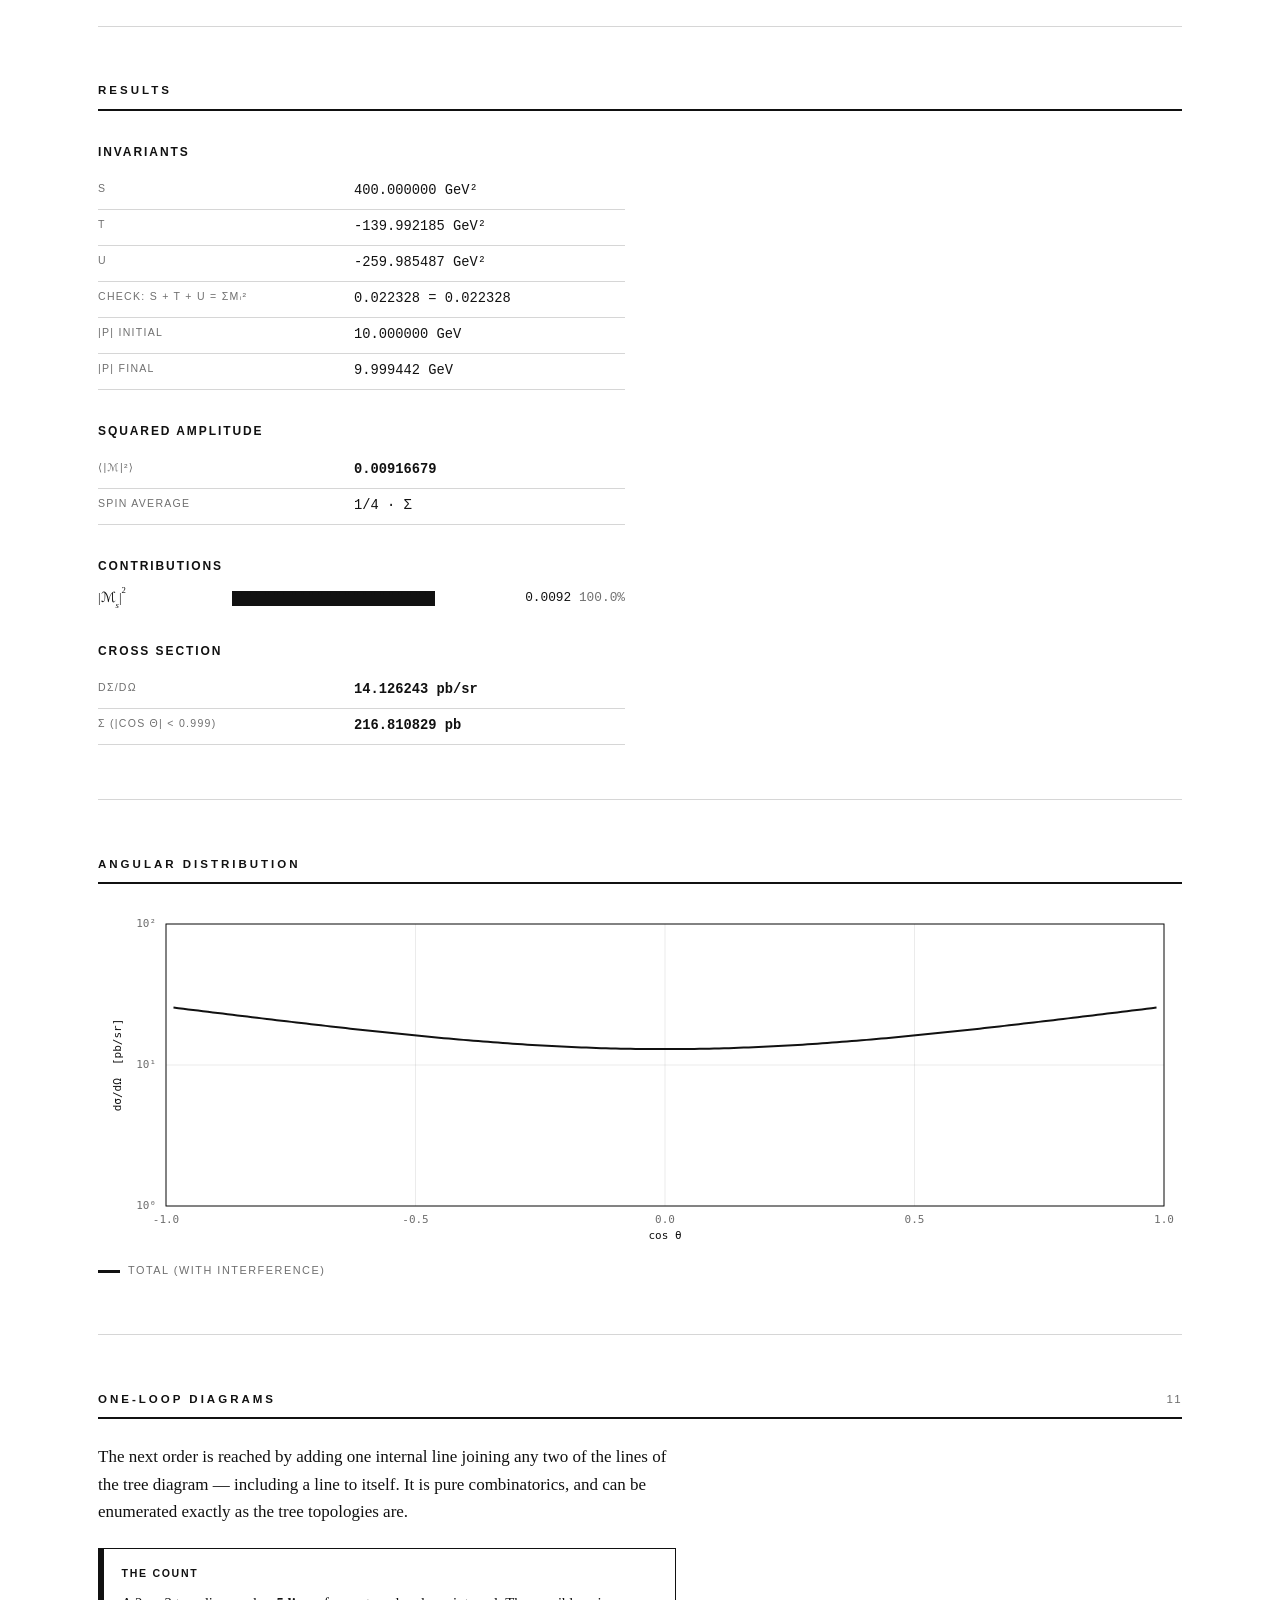
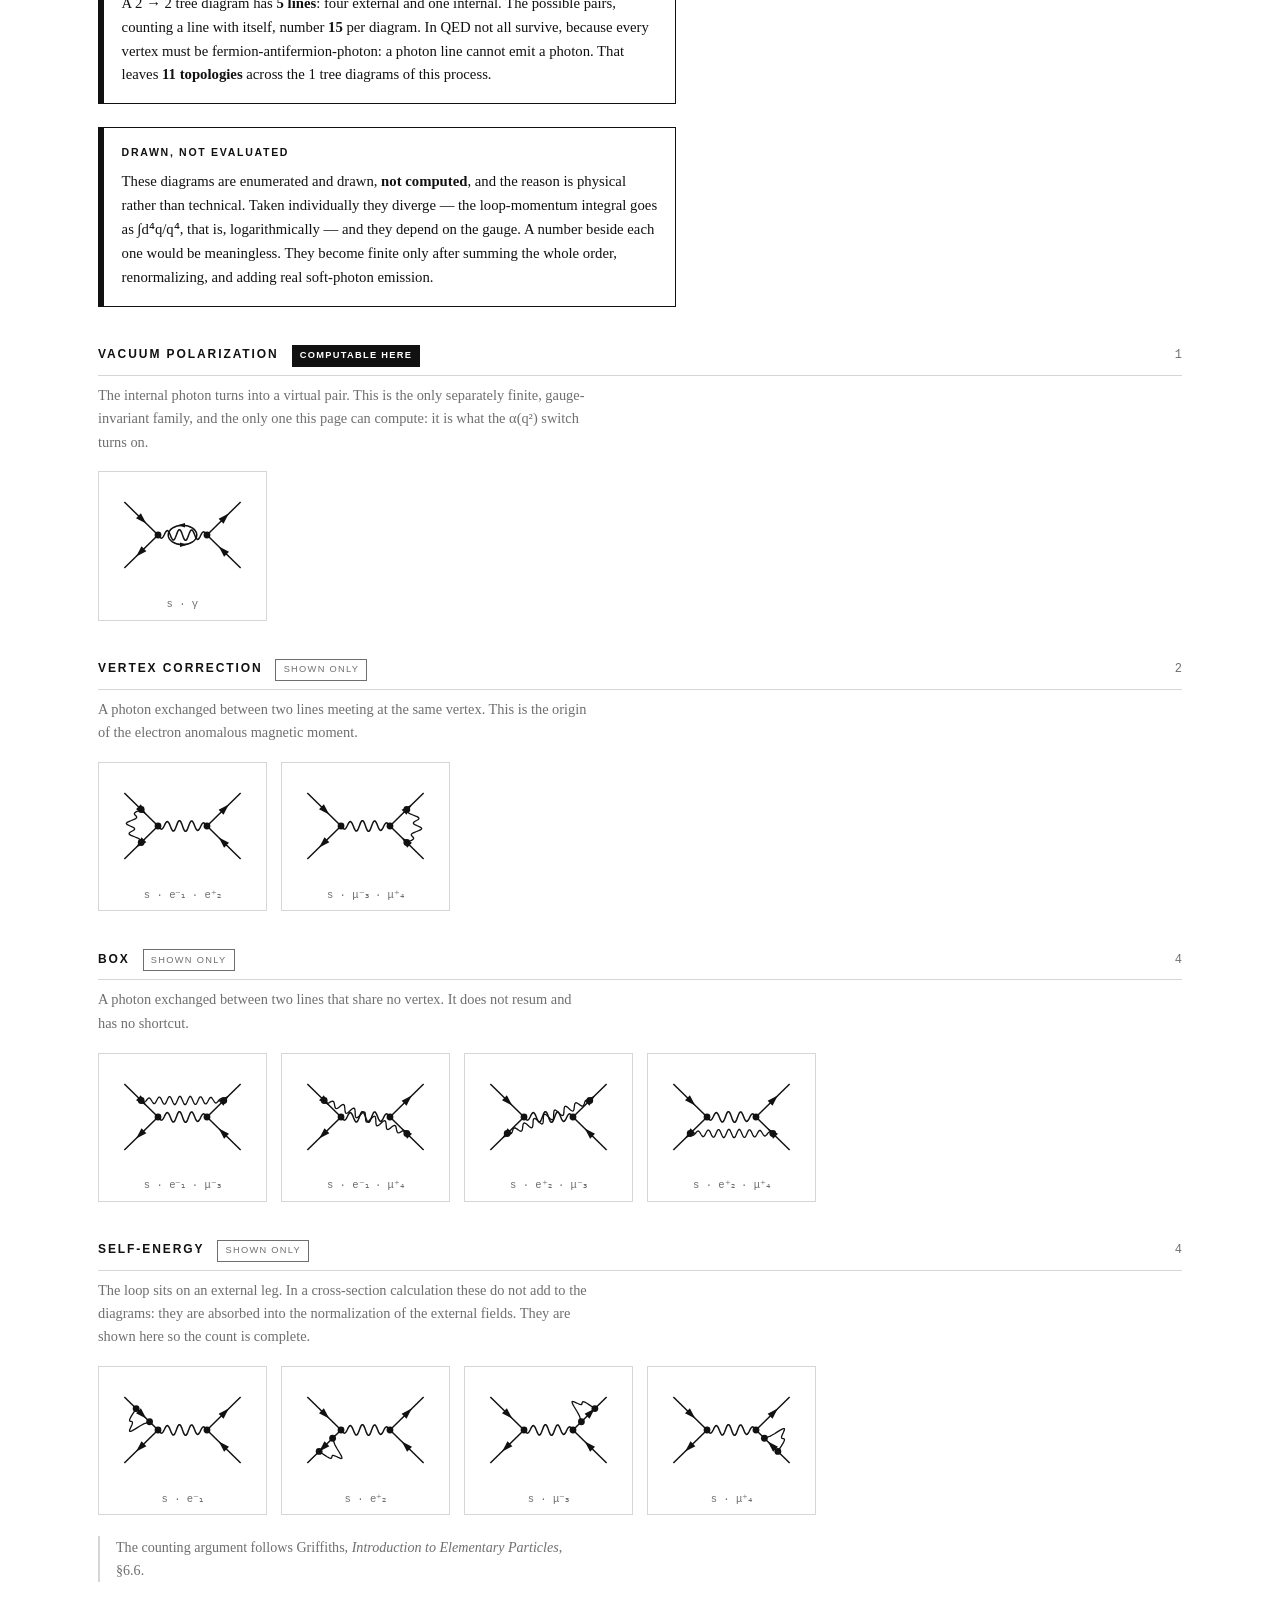
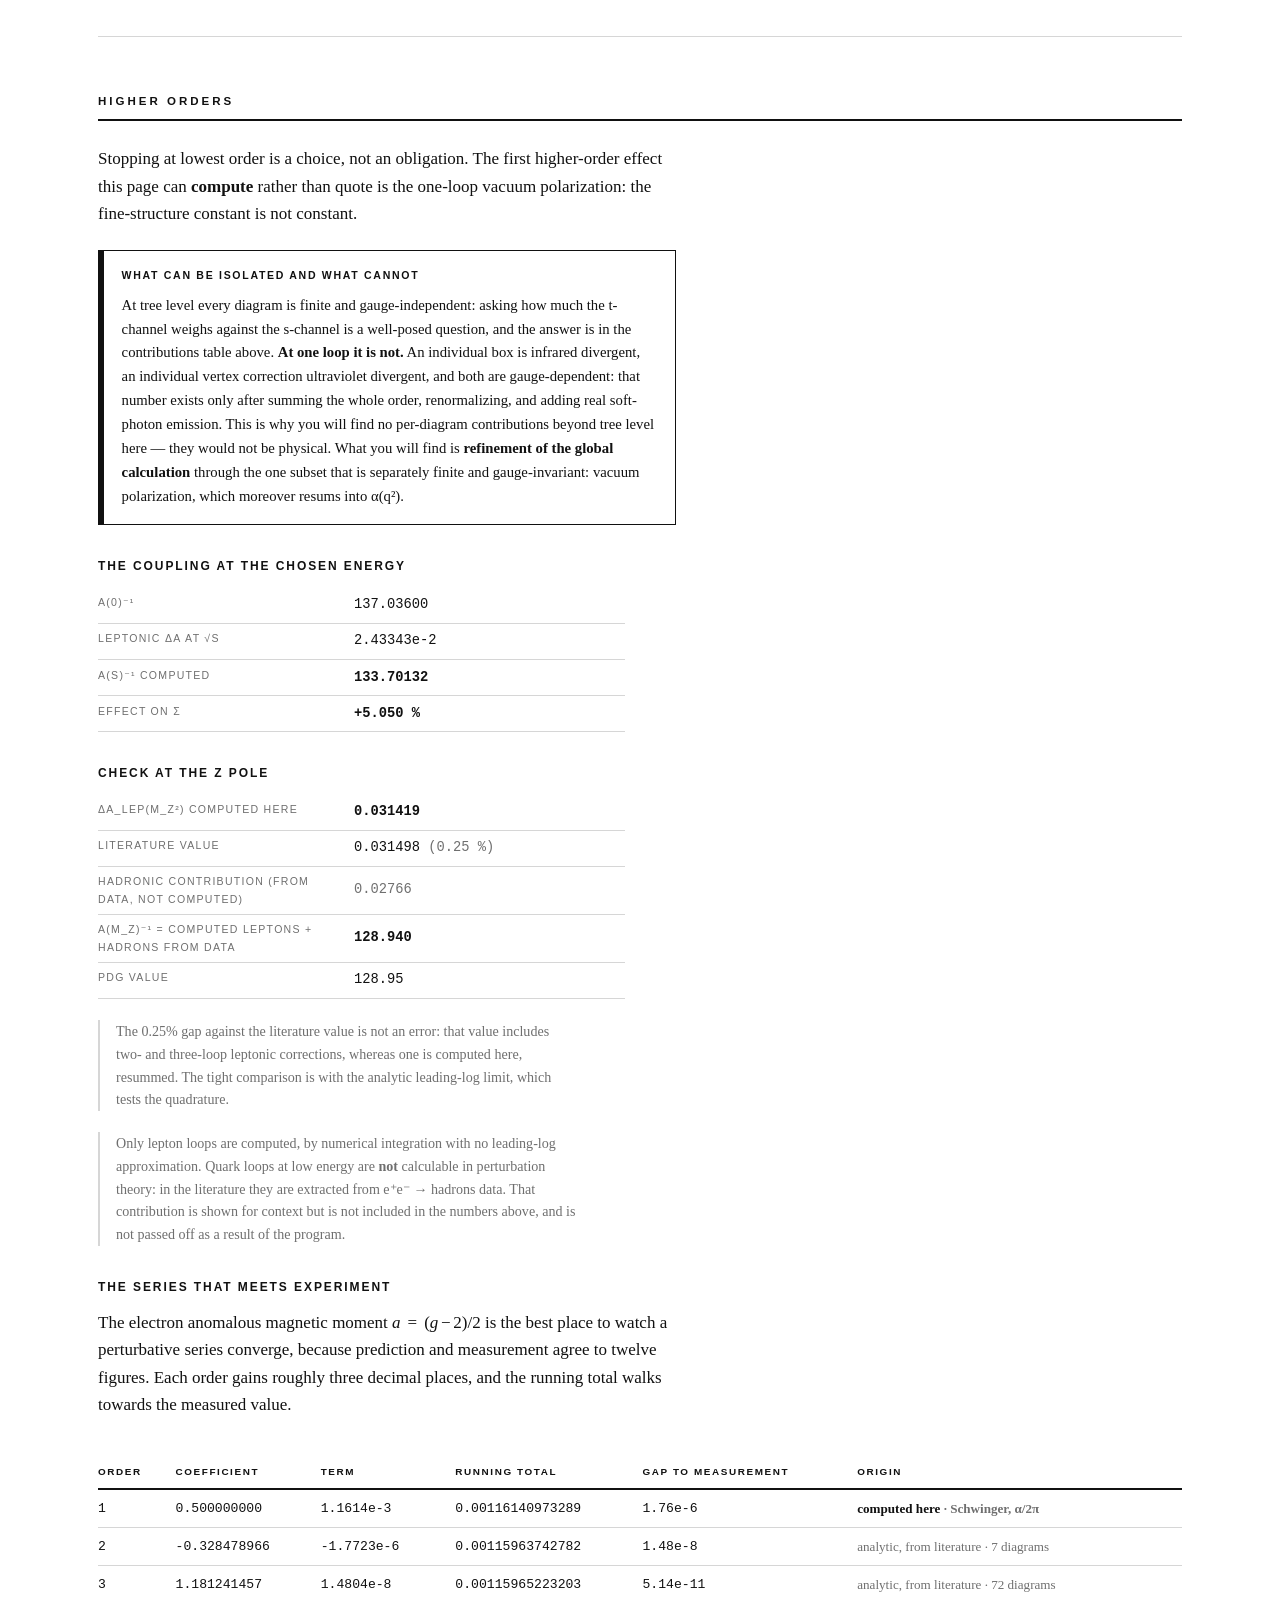
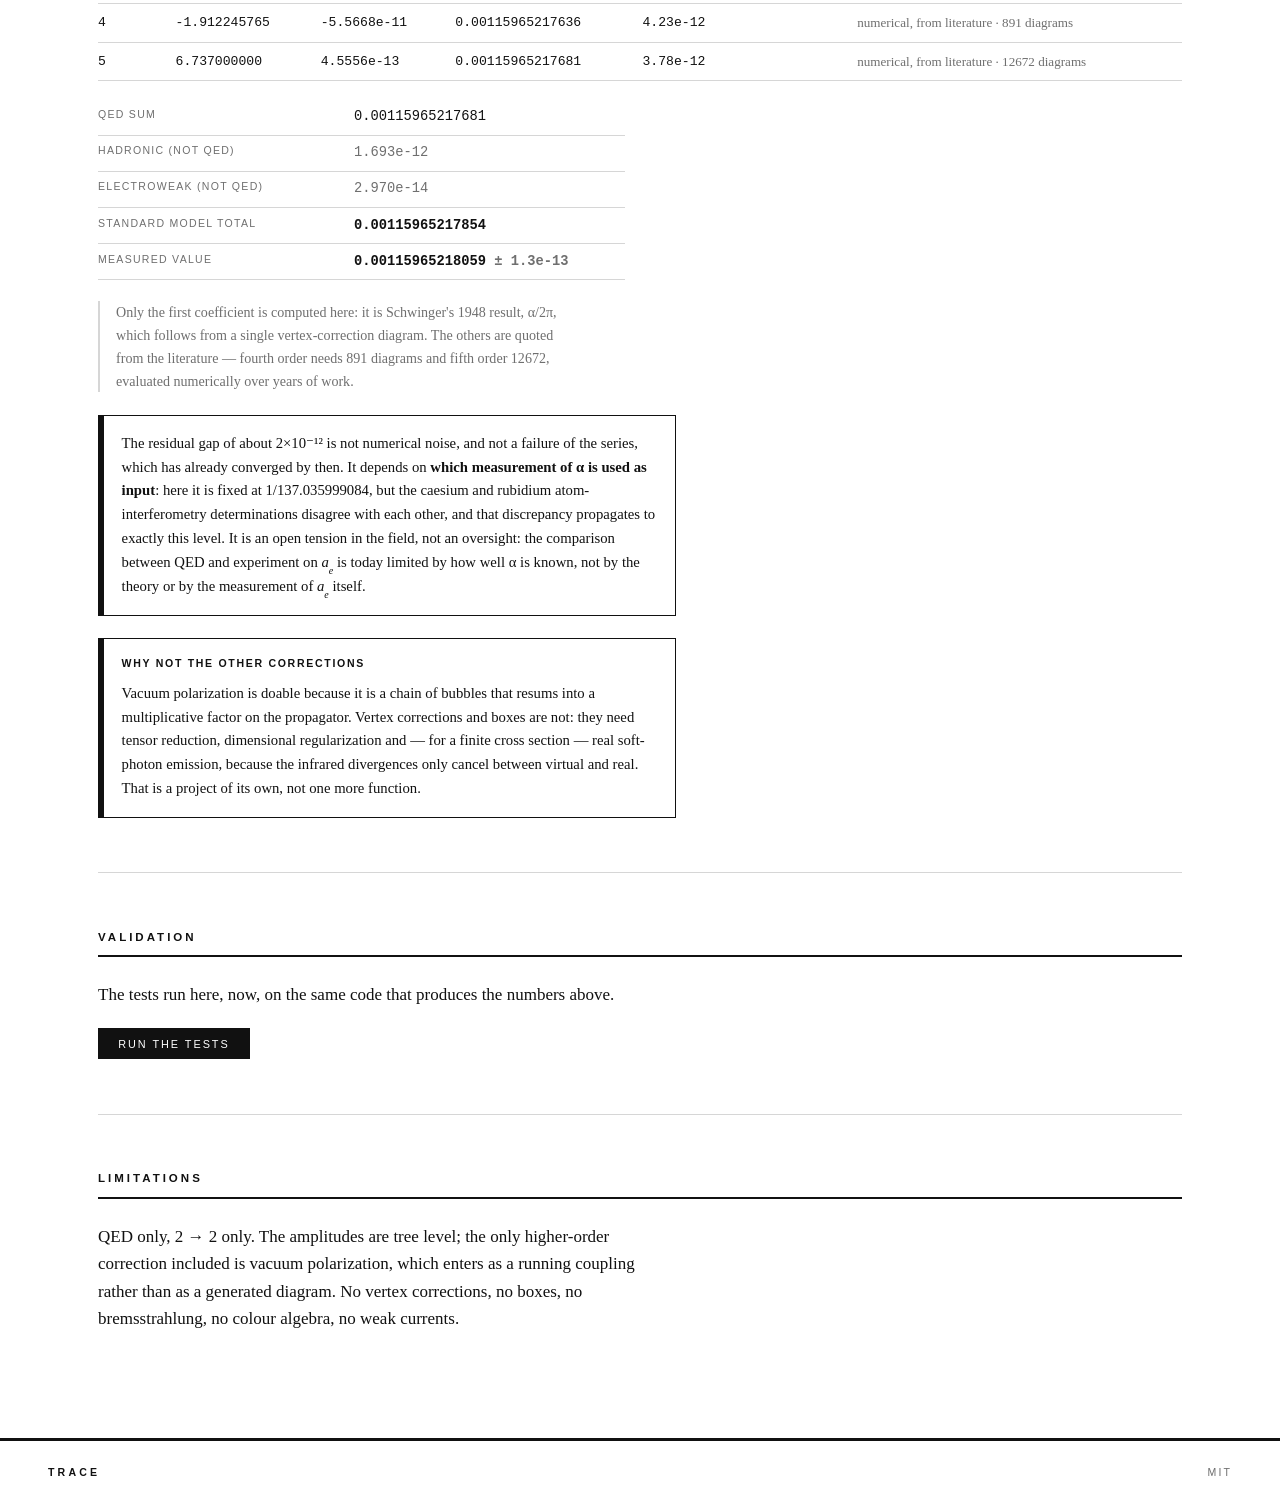
==== commit 3ddd04cb: "One-loop topologies, aligned typesetting, lighter wordmark Enumerate and draw the one-loop correctio" ====
--- a/compute.html
+++ b/compute.html
@@ -66,6 +66,23 @@
       </div>
     </div>
     <p class="help" data-i18n="ctrl.hint"></p>
+
+    <!-- The accuracy switch belongs with the inputs, not buried below the
+         results: it changes every number on the page. -->
+    <div class="ctrl order-ctrl">
+      <label data-i18n="ctrl.order"></label>
+      <div class="segmented">
+        <label class="seg">
+          <input type="radio" name="order" value="tree" checked>
+          <span data-i18n="ctrl.orderTree"></span>
+        </label>
+        <label class="seg">
+          <input type="radio" name="order" value="vp">
+          <span data-i18n="ctrl.orderVP"></span>
+        </label>
+      </div>
+    </div>
+    <p class="help" data-i18n-html="ctrl.orderHelp"></p>
   </section>
 
   <section class="block">
@@ -90,16 +107,21 @@
   </section>
 
   <section class="block">
+    <h2>
+      <span data-i18n="sec.loops"></span>
+      <span class="rule-count" id="loopCount"></span>
+    </h2>
+    <p class="lead" data-i18n="loops.lead"></p>
+    <div id="loops"></div>
+  </section>
+
+  <section class="block">
     <h2 data-i18n="sec.orders"></h2>
     <p class="lead" data-i18n-html="orders.lead"></p>
     <div class="callout">
       <h4 data-i18n="orders.scopeTitle"></h4>
-      <p class="tex-host" data-i18n-html="orders.scopeBody"></p>
+      <p data-i18n-html="orders.scopeBody"></p>
     </div>
-    <label class="switch">
-      <input id="runAlpha" type="checkbox">
-      <span data-i18n="orders.toggle"></span>
-    </label>
     <div id="orders"></div>
     <div class="callout">
       <h4 data-i18n="orders.whyNot"></h4>
@@ -137,6 +159,7 @@
 <script src="assets/js/alpha.js"></script>
 <script src="assets/js/gminus2.js"></script>
 <script src="assets/js/amplitude.js"></script>
+<script src="assets/js/loops.js"></script>
 <script src="assets/js/render.js"></script>
 <script src="assets/js/plot.js"></script>
 <script src="assets/js/validate.js"></script>
--- a/assets/css/trace.css
+++ b/assets/css/trace.css
@@ -66,29 +66,38 @@
 /* One letter per page is set in negative — paper on ink — so each section of
    the site is identifiable at a glance without introducing a second colour. */
 .wordmark .ltr { display: inline-block; }
+/* The negative letter needs its own tighter tracking: the block would otherwise
+   inherit the wordmark's wide letterspace as trailing padding inside the box. */
 .wordmark .ltr.neg {
   background: var(--ink);
   color: var(--paper);
-  padding: 0 0.06em 0.04em;
+  padding: 0.08em 0.1em 0.1em 0.14em;
   margin-right: 0.06em;
-}
-
+  letter-spacing: 0;
+}
+
+/* The wordmark is set light and wide rather than heavy: at this size the
+   letterforms carry the presence, and the weight was fighting the line work of
+   the diagrams below it. The subtitle is optically aligned to the left edge of
+   the T — a wide letterspace shifts the visual left edge, which is why the
+   negative text-indent is needed to make the two line up. */
+.brand { display: block; }
 .wordmark {
   font-family: var(--sans);
-  font-size: clamp(2.9rem, 11vw, 6rem);
-  font-weight: 800;
-  letter-spacing: 0.16em;
-  line-height: 0.86;
+  font-size: clamp(2.6rem, 9.5vw, 5rem);
+  font-weight: 300;
+  letter-spacing: 0.3em;
+  line-height: 1;
   margin: 0;
-  text-indent: 0.16em;
 }
 .expand {
   font-family: var(--sans);
-  font-size: clamp(0.6rem, 1.5vw, 0.73rem);
-  letter-spacing: 0.26em;
-  text-transform: uppercase;
-  color: var(--mid);
-  margin: 0.7rem 0 0;
+  font-size: clamp(0.58rem, 1.4vw, 0.7rem);
+  font-weight: 400;
+  letter-spacing: 0.22em;
+  text-transform: uppercase;
+  color: var(--mid);
+  margin: 0.55rem 0 0;
 }
 
 .toggles { display: flex; gap: 0.5rem; }
@@ -321,17 +330,16 @@
 .canvas-slot { display: flex; justify-content: center; padding: 0.6rem 0 0.2rem; }
 .canvas-slot canvas { display: block; max-width: 100%; }
 
+/* The amplitude is typeset, not printed as monospace text: this is where the
+   subscripts, bars and Dirac slashes actually appear. */
 .expr {
-  font-family: var(--mono);
-  font-size: 0.74rem;
-  line-height: 1.75;
-  background: var(--wash);
-  border: 1px solid var(--hair);
-  padding: 0.6rem 0.7rem;
-  margin-top: 0.5rem;
+  border-top: 1px solid var(--hair);
+  border-bottom: 1px solid var(--hair);
+  padding: 0.9rem 0.5rem;
+  margin-top: 0.7rem;
   overflow-x: auto;
-  white-space: nowrap;
-}
+}
+.expr .tx-display { font-size: 0.95rem; line-height: 2.1; }
 
 .meta {
   display: grid;
@@ -726,6 +734,34 @@
 .tx-display sup { top: -0.62em; }
 .tx-display sub { bottom: -0.3em; }
 
+/* Aligned multi-line display (see texAlign). Three columns — right-aligned
+   left-hand sides, the relation symbol, left-aligned right-hand sides — so the
+   equals signs form a vertical column, which is the whole point. The grid is
+   centred as a block within the formula panel. */
+.tx-align {
+  display: grid;
+  grid-template-columns: 1fr auto 1fr;
+  align-items: baseline;
+  justify-content: center;
+  column-gap: 0.45em;
+  row-gap: 0.85em;
+  font-size: 1.18rem;
+  line-height: 2.1;
+  width: max-content;
+  max-width: 100%;
+  margin: 0 auto;
+  /* Override the nowrap inherited from .tx: a long right-hand side must be
+     allowed to break at the <wbr> markers rather than overflow its panel. */
+  white-space: normal;
+}
+.tx-al-lhs { text-align: right; }
+.tx-al-rel { text-align: center; }
+.tx-al-rhs { text-align: left; }
+.tx-al-full { grid-column: 1 / -1; text-align: center; }
+.tx-align .tx-frac { vertical-align: -0.52em; margin: 0 0.3em; }
+.tx-align sup { top: -0.62em; }
+.tx-align sub { bottom: -0.3em; }
+
 /* A displayed equation is set off from the prose by rules above and below
    rather than by a filled box: lighter on the page, and it prints. */
 .formula-block {
@@ -757,21 +793,66 @@
 
 /* ---------- higher orders ---------- */
 
-.switch {
-  display: inline-flex;
+/* Segmented control for the calculation order. Two mutually exclusive states
+   read better as adjacent segments than as a checkbox, because neither is a
+   "default off" — they are two named accuracies. */
+.order-ctrl { margin-top: 1.6rem; }
+.segmented { display: flex; flex-wrap: wrap; border: 1.5px solid var(--ink); width: max-content; max-width: 100%; }
+.seg {
+  display: flex;
   align-items: center;
-  gap: 0.7rem;
-  border: 1.5px solid var(--ink);
-  padding: 0.6rem 1rem;
+  gap: 0.55rem;
+  padding: 0.6rem 1.1rem;
   cursor: pointer;
   font-family: var(--sans);
   font-size: 0.68rem;
+  letter-spacing: 0.1em;
+  text-transform: uppercase;
+  color: var(--mid);
+}
+.seg + .seg { border-left: 1.5px solid var(--ink); }
+.seg input { accent-color: var(--ink); width: 14px; height: 14px; margin: 0; flex: none; }
+.seg:hover { background: var(--wash); }
+.seg:has(input:checked) { background: var(--ink); color: var(--paper); font-weight: 700; }
+/* Fallback for engines without :has — the label text still changes weight. */
+.seg input:checked ~ span { font-weight: 700; }
+
+/* ---------- one-loop diagram gallery ---------- */
+
+.fam-head {
+  display: flex;
+  align-items: baseline;
+  gap: 0.8rem;
+  flex-wrap: wrap;
+  margin: 2.4rem 0 0.5rem;
+  padding-bottom: 0.5rem;
+  border-bottom: 1px solid var(--hair);
+}
+.fam-tag {
+  font-size: 0.58rem;
   letter-spacing: 0.14em;
-  text-transform: uppercase;
-  margin: 0.4rem 0 1.4rem;
-}
-.switch input { accent-color: var(--ink); width: 15px; height: 15px; margin: 0; }
-.switch:hover { background: var(--wash); }
+  border: 1px solid var(--mid);
+  color: var(--mid);
+  padding: 0.15rem 0.45rem;
+  font-weight: 400;
+}
+.fam-tag.yes { border-color: var(--ink); color: var(--paper); background: var(--ink); font-weight: 700; }
+.fam-n { margin-left: auto; font-family: var(--mono); color: var(--mid); font-weight: 400; letter-spacing: 0; }
+.fam-desc { font-size: 0.9rem; color: var(--mid); max-width: var(--measure); margin: 0 0 1.1rem; }
+
+.loop-grid {
+  display: grid;
+  grid-template-columns: repeat(auto-fill, minmax(150px, 1fr));
+  gap: 0.9rem;
+}
+.loop-cell { margin: 0; border: 1px solid var(--hair); padding: 0.5rem 0.4rem 0.4rem; text-align: center; }
+.loop-cell canvas { display: block; margin: 0 auto; max-width: 100%; }
+.loop-cell figcaption {
+  font-family: var(--mono);
+  font-size: 0.66rem;
+  color: var(--mid);
+  margin-top: 0.35rem;
+}
 
 .callout {
   border: 1.5px solid var(--ink);
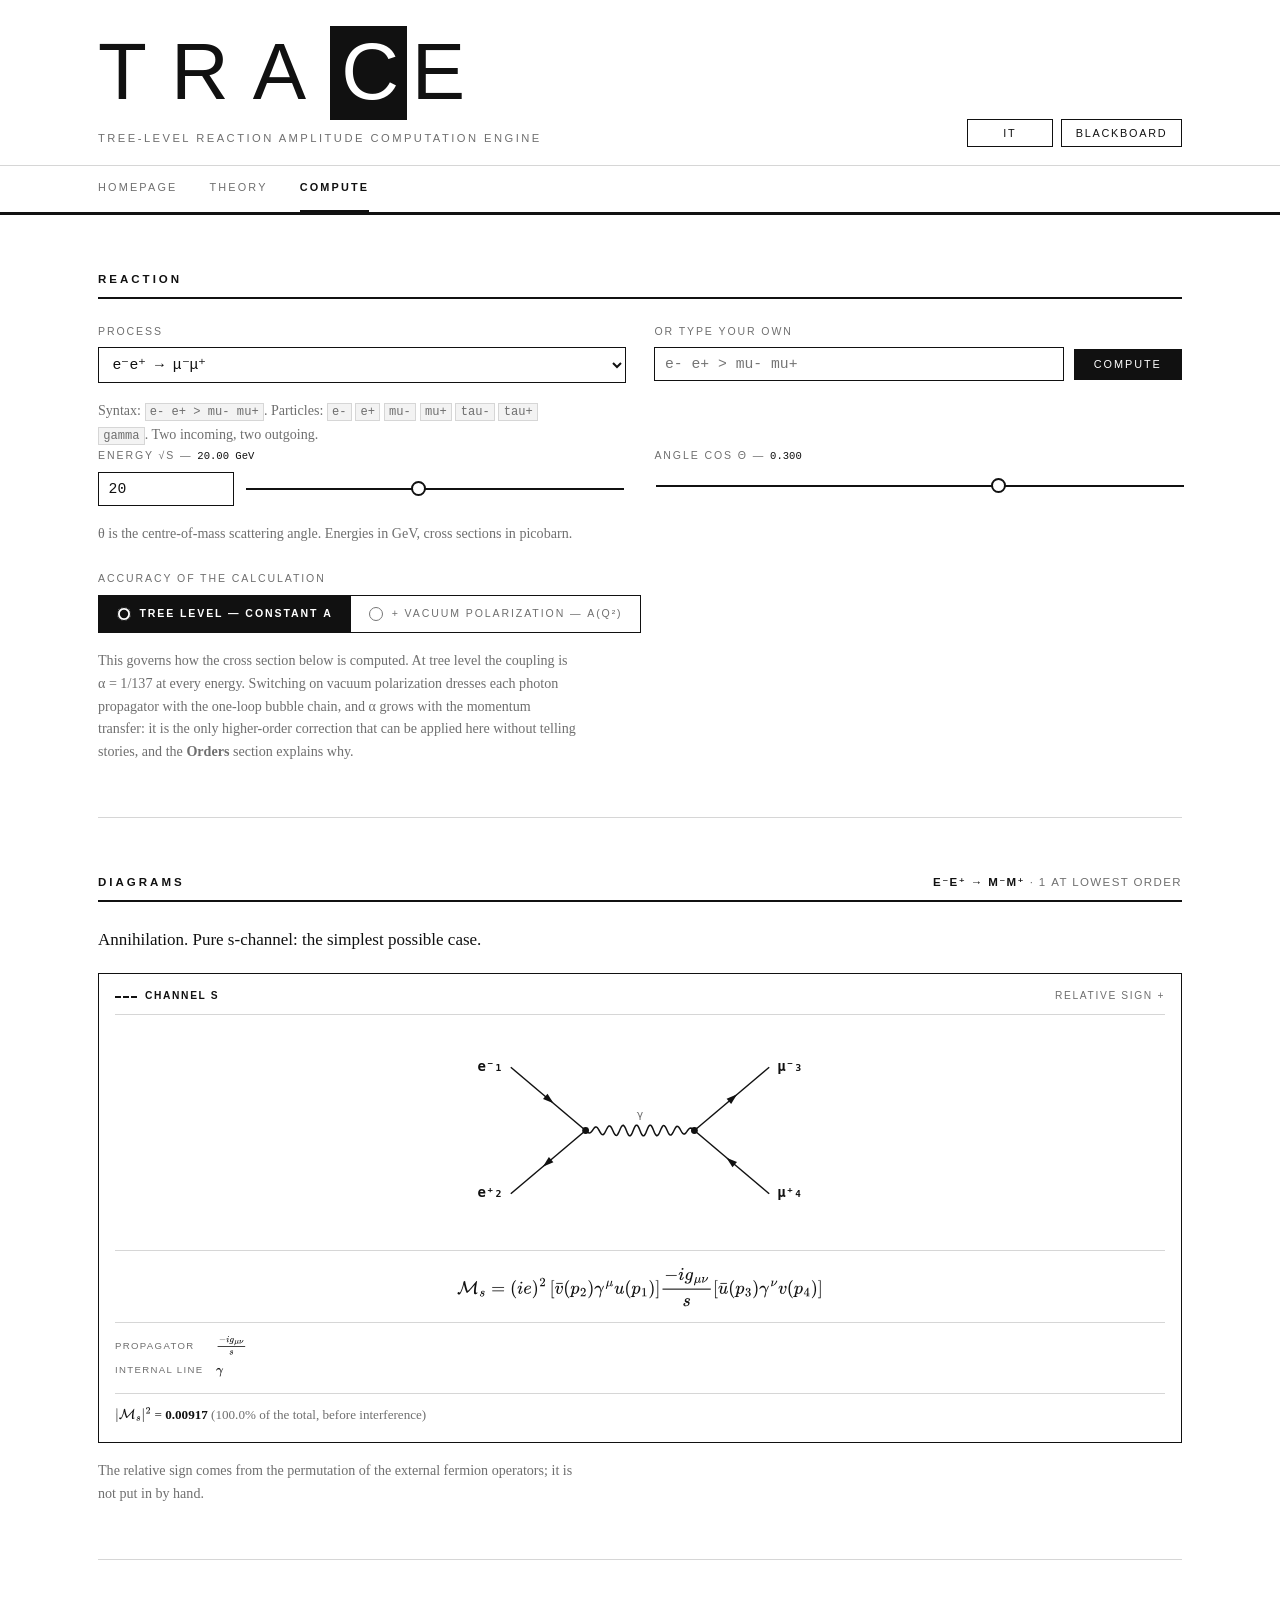
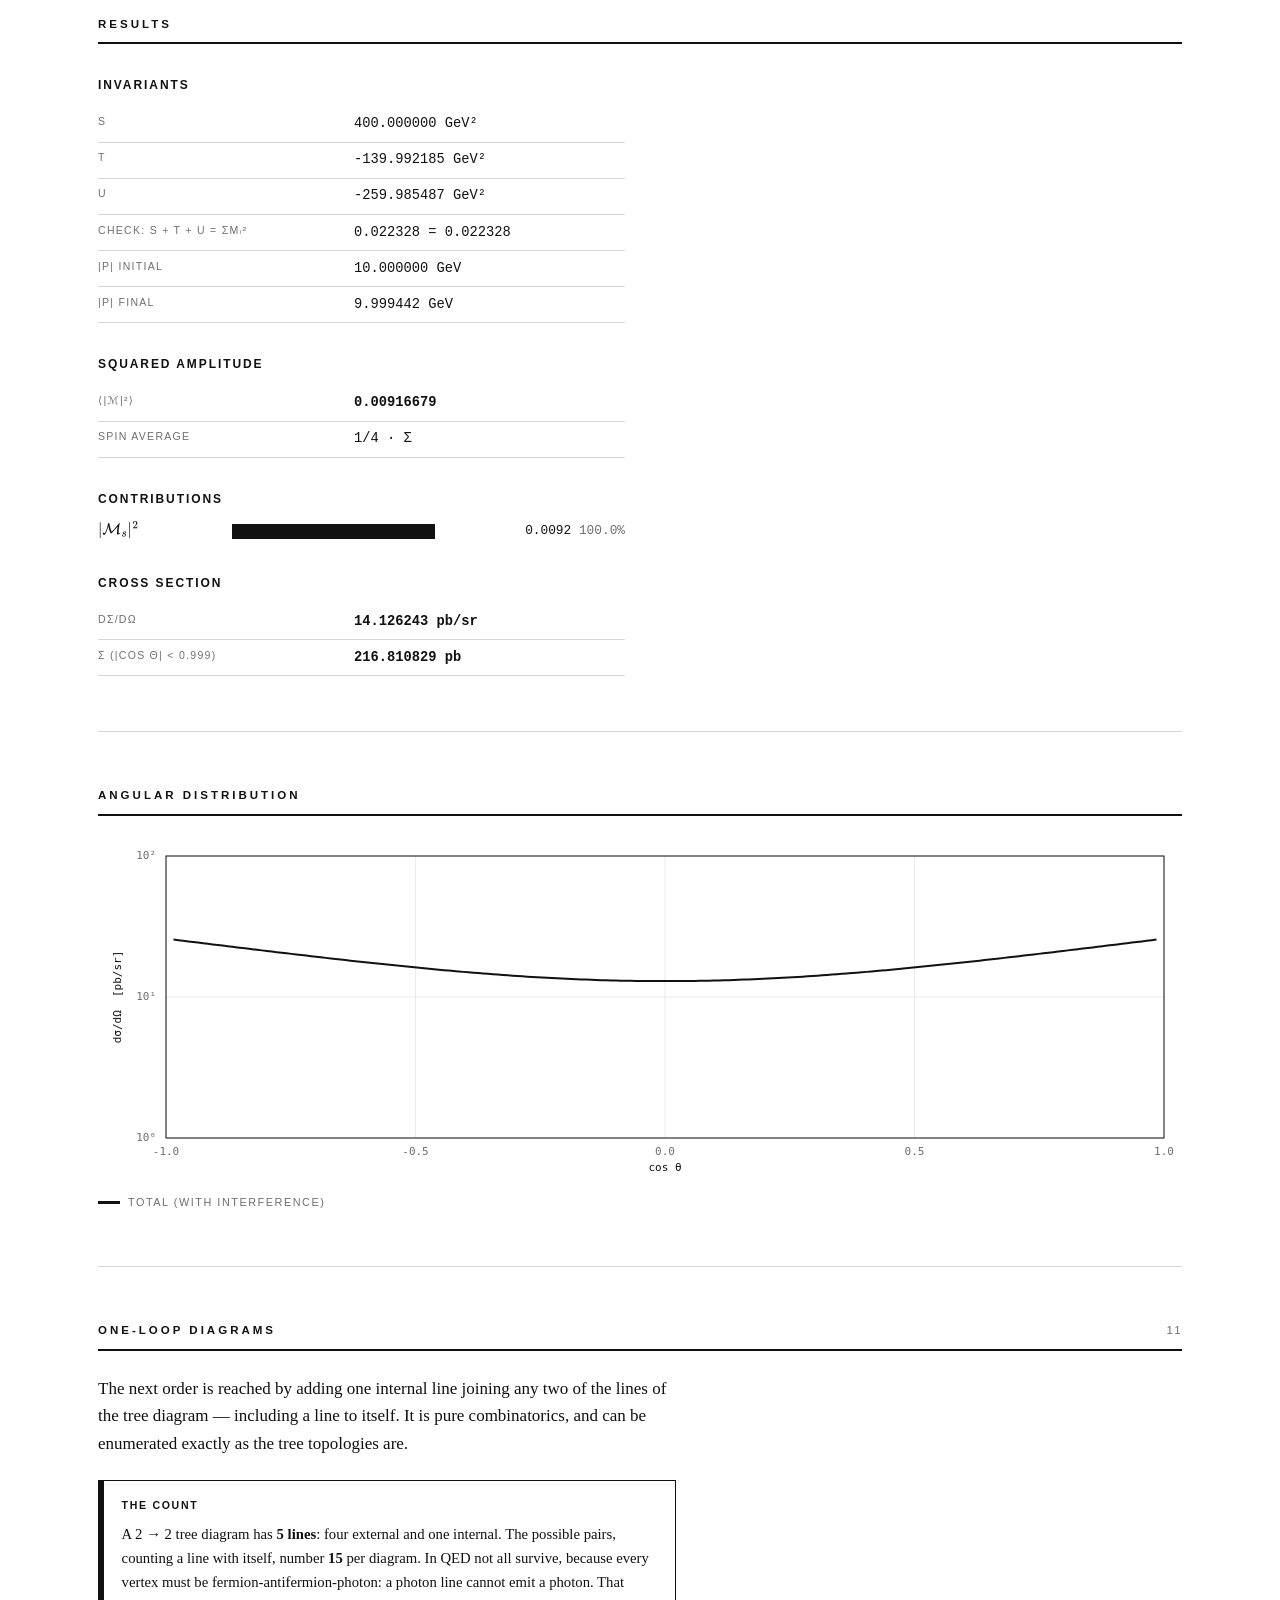
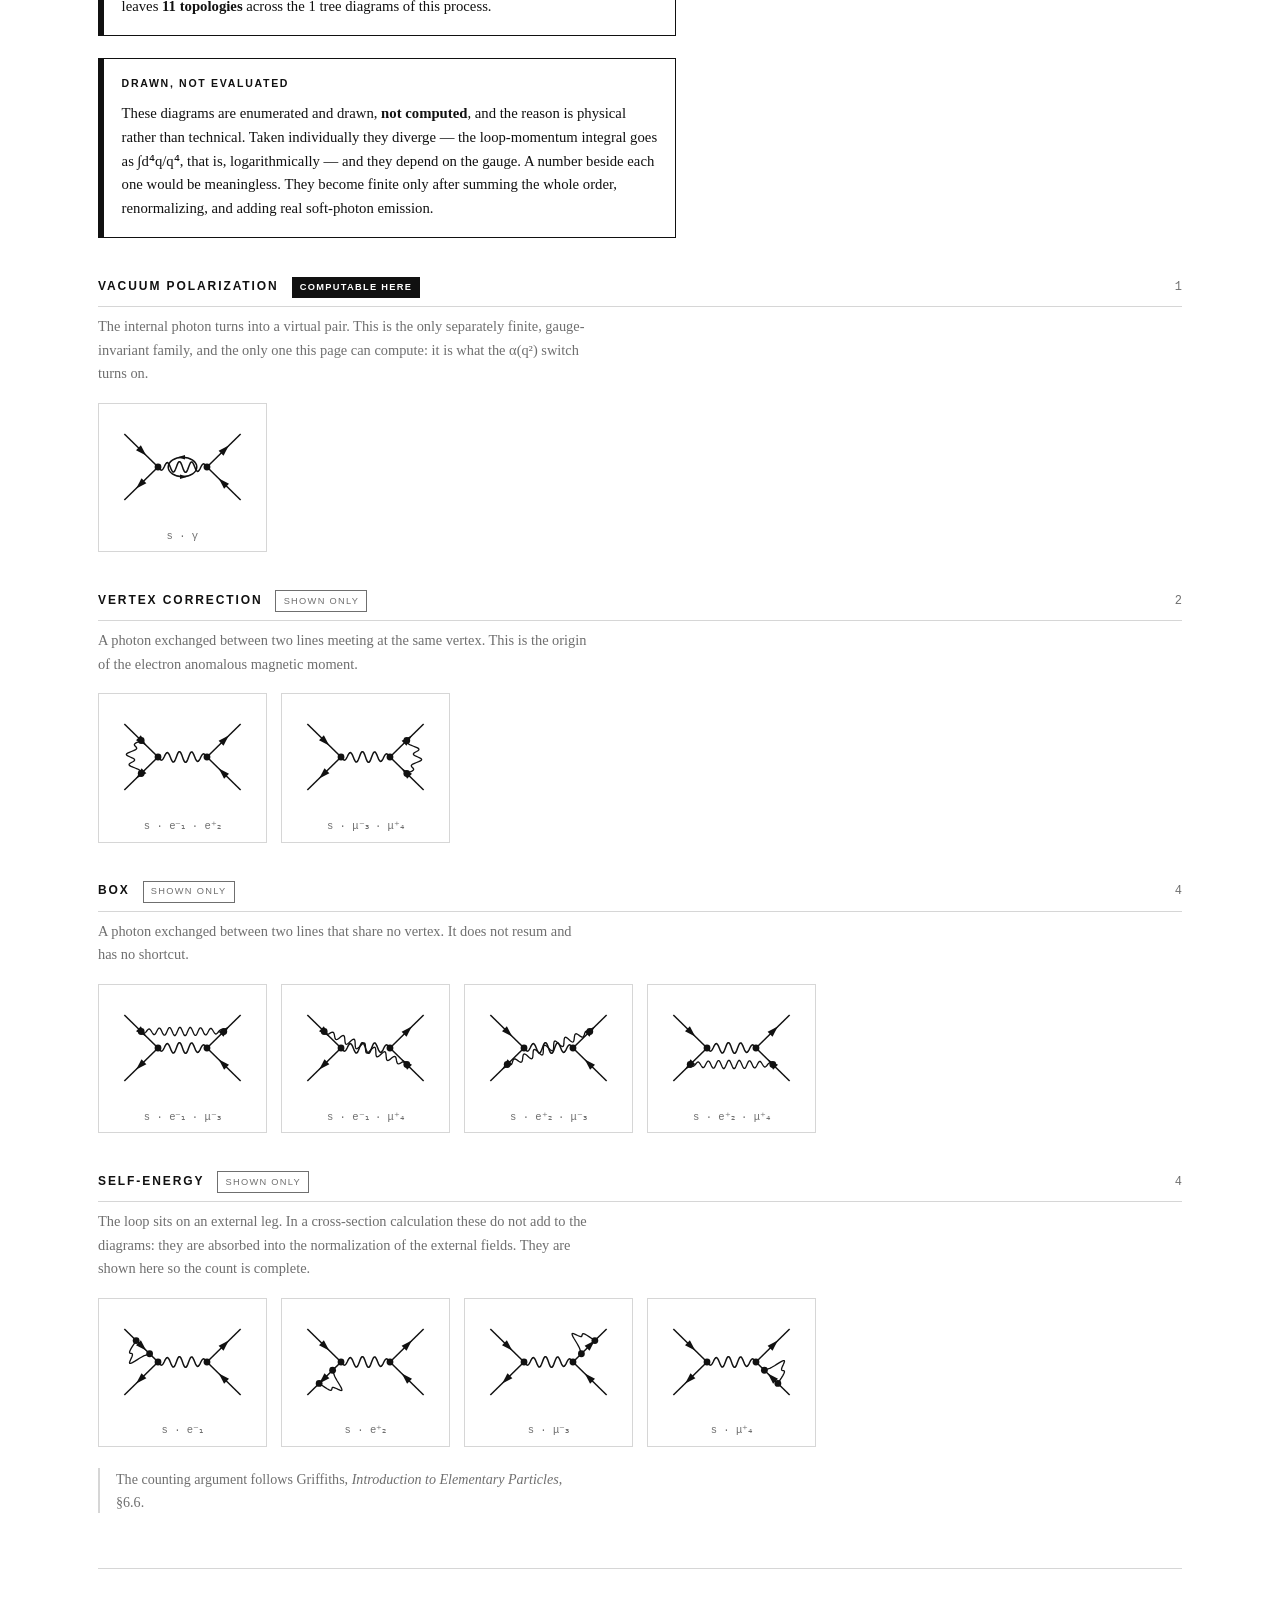
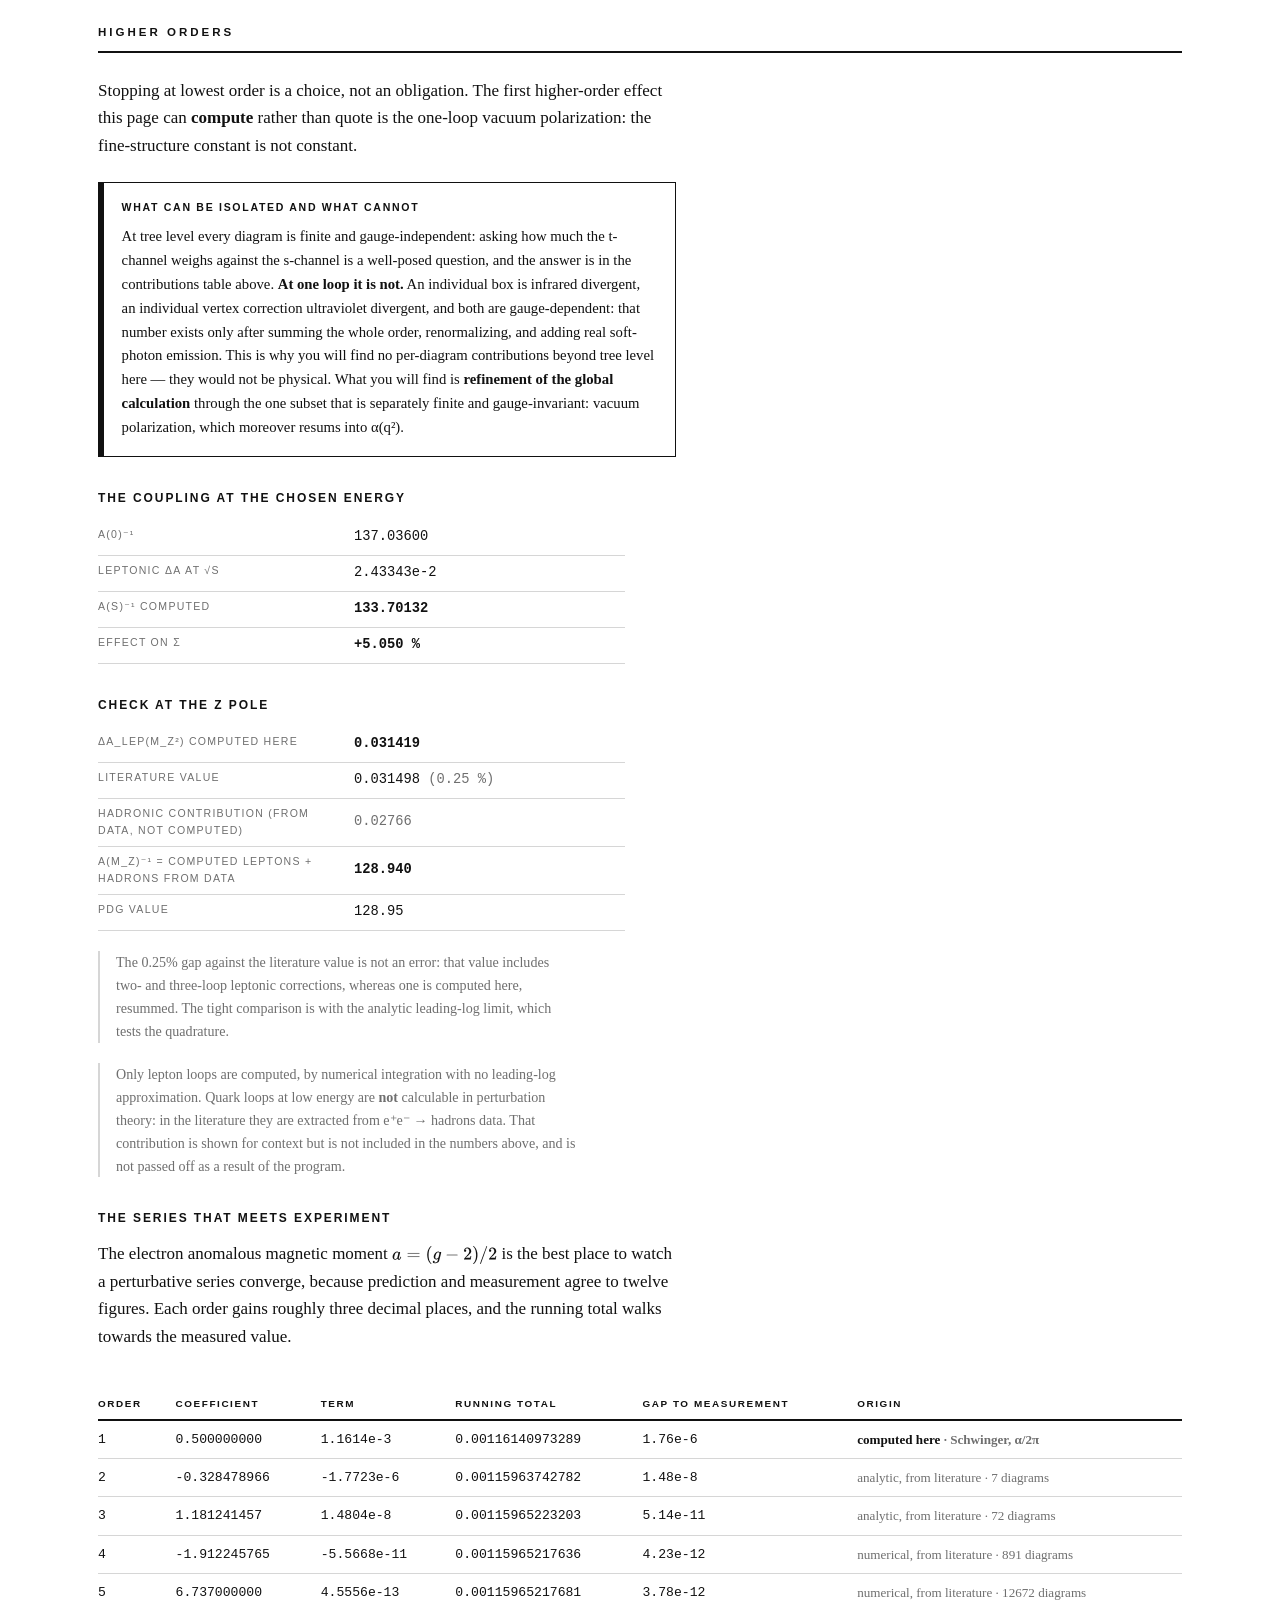
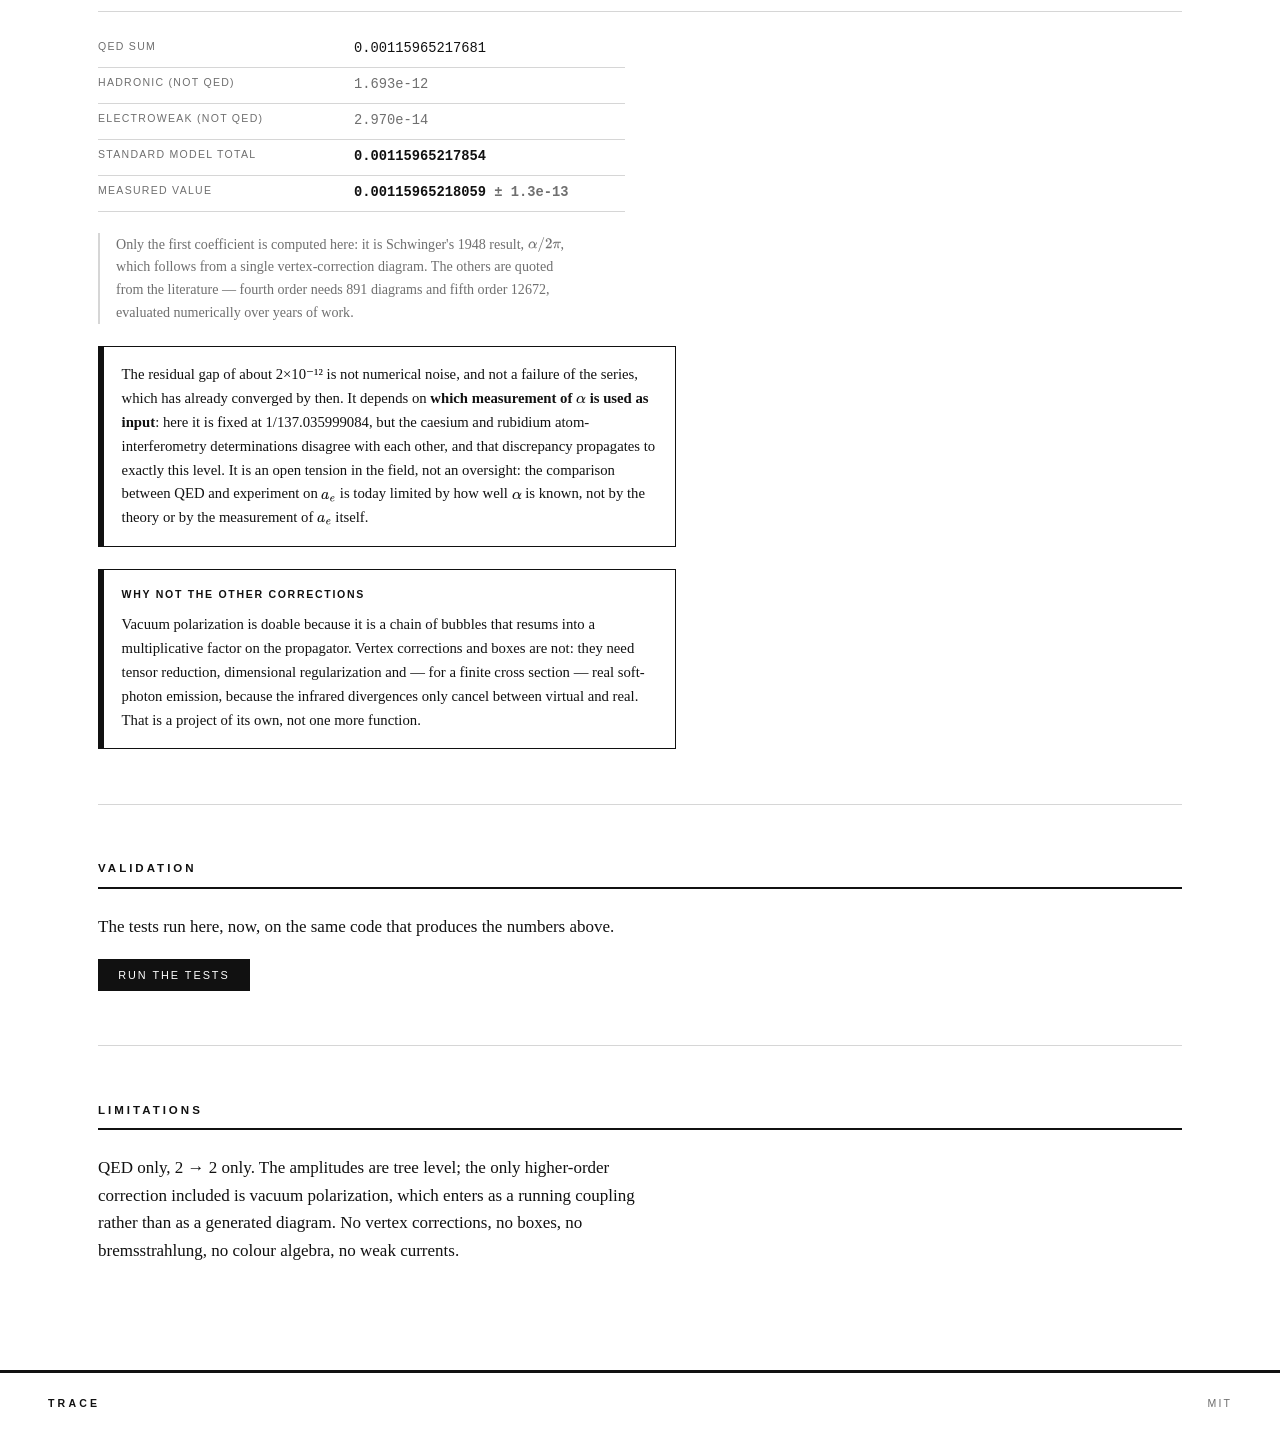
==== commit e05c2e19: "Set the mathematics with MathJax; page titles are just TRACE The hand-written typesetter produced co" ====
--- a/compute.html
+++ b/compute.html
@@ -3,7 +3,7 @@
 <head>
 <meta charset="utf-8">
 <meta name="viewport" content="width=device-width, initial-scale=1">
-<title>TRACE — Calcolo</title>
+<title>TRACE</title>
 <meta name="description" content="Type a QED reaction and get its tree-level diagrams, amplitudes, per-diagram contributions, interference and cross section.">
 <link rel="icon" href="data:image/svg+xml;utf8,<svg xmlns='http://www.w3.org/2000/svg' viewBox='0 0 64 64'><circle cx='32' cy='32' r='32' fill='%23000'/><g stroke='%23fff' stroke-width='2.6' fill='none' stroke-linecap='round' stroke-linejoin='round'><path d='M11 19 H53'/><path d='M11 45 H53'/><path d='M32 19 L37 24 L27 30 L37 36 L27 42 L32 45'/></g><circle cx='32' cy='19' r='3.2' fill='%23fff'/><circle cx='32' cy='45' r='3.2' fill='%23fff'/></svg>">
 <link rel="stylesheet" href="assets/css/trace.css">
@@ -24,7 +24,7 @@
   </div>
   <nav class="nav">
     <div class="nav-inner">
-      <a href="index.html" data-i18n="nav.home">Copertina</a>
+      <a href="index.html" data-i18n="nav.home">Homepage</a>
       <a href="theory.html" data-i18n="nav.theory">Teoria</a>
       <a href="compute.html" data-i18n="nav.compute">Calcolo</a>
     </div>
@@ -149,7 +149,8 @@
 </footer>
 
 <script src="assets/js/i18n.js"></script>
-<script src="assets/js/tex.js"></script>
+<script src="assets/js/math.js"></script>
+<script id="MathJax-script" src="assets/vendor/tex-svg.js"></script>
 <script src="assets/js/complex.js"></script>
 <script src="assets/js/dirac.js"></script>
 <script src="assets/js/model.js"></script>
--- a/assets/css/trace.css
+++ b/assets/css/trace.css
@@ -5,7 +5,8 @@
    line pattern, hatching and weight — the way a printed physics figure does it,
    which also happens to make the whole thing colourblind-proof by construction.
 
-   System fonts only; nothing is fetched. */
+   System fonts for text; formulas are set by MathJax in Computer Modern.
+   Nothing is fetched at runtime — MathJax is vendored under assets/vendor. */
 
 :root[data-theme='paper'] {
   --paper: #ffffff;
@@ -330,16 +331,20 @@
 .canvas-slot { display: flex; justify-content: center; padding: 0.6rem 0 0.2rem; }
 .canvas-slot canvas { display: block; max-width: 100%; }
 
-/* The amplitude is typeset, not printed as monospace text: this is where the
-   subscripts, bars and Dirac slashes actually appear. */
+/* The amplitude, set by MathJax. A tree amplitude is a long expression and the
+   card is narrow, so it is allowed to scroll inside its own rule-bounded strip
+   rather than being shrunk to illegibility. */
 .expr {
   border-top: 1px solid var(--hair);
   border-bottom: 1px solid var(--hair);
-  padding: 0.9rem 0.5rem;
+  padding: 0.7rem 0.4rem 0.6rem;
   margin-top: 0.7rem;
   overflow-x: auto;
-}
-.expr .tx-display { font-size: 0.95rem; line-height: 2.1; }
+  overflow-y: hidden;
+}
+.expr mjx-container { font-size: 88%; }
+.expr .math-display mjx-container[display="true"] { margin: 0.2em 0 !important; }
+.meta mjx-container { font-size: 92%; }
 
 .meta {
   display: grid;
@@ -529,6 +534,9 @@
 }
 table.rules td { padding: 0.5rem 1rem 0.5rem 0; vertical-align: top; border-bottom: 1px solid var(--hair); }
 table.rules td:last-child { color: var(--mid); font-size: 0.86rem; }
+/* Inside a scroller the table may take its natural width rather than being
+   crushed; the description column is what would otherwise collapse. */
+.scroll-x table.rules { min-width: 34rem; }
 
 /* ---------- validation ---------- */
 
@@ -665,116 +673,32 @@
   .colophon dd { border-top: 0; padding-top: 0.5rem; }
 }
 
-/* ---------- maths (see tex.js) ---------- */
-
-.tx { font-family: var(--serif); white-space: nowrap; }
-.tx-var { font-style: italic; }
-.tx-num, .tx-sym, .tx-text, .tx-cal { font-style: normal; }
-.tx-cal { font-size: 1.06em; }
-.tx-op { padding: 0 0.16em; font-style: normal; }
-.tx-delim { padding: 0 0.04em; }
-.tx-unknown { color: var(--mid); font-family: var(--mono); font-size: 0.8em; }
-
-.tx sup, .tx sub { font-size: 0.68em; line-height: 0; position: relative; }
-.tx sup { top: -0.5em; }
-.tx sub { bottom: -0.28em; }
-
-.tx-frac {
-  display: inline-flex;
-  flex-direction: column;
-  vertical-align: -0.48em;
-  text-align: center;
-  margin: 0 0.22em;
-  font-size: 0.95em;
-}
-.tx-frac .tx-num-part { padding: 0 0.35em 0.1em; border-bottom: 1px solid currentColor; }
-.tx-frac .tx-den { padding: 0.1em 0.35em 0; }
-
-.tx-acc { display: inline-block; position: relative; }
-.tx-overline { border-top: 1px solid currentColor; margin-top: 0.14em; }
-.tx-hat::before, .tx-vec::before, .tx-tilde::before {
-  position: absolute; left: 0; right: 0; top: -0.72em;
-  text-align: center; font-size: 0.8em; line-height: 1;
-}
-.tx-hat::before { content: '^'; }
-.tx-vec::before { content: '→'; }
-.tx-tilde::before { content: '~'; }
-
-/* Dirac slash: a rule drawn through the glyph, not a borrowed character. */
-.tx-slashed { position: relative; display: inline-block; padding: 0 0.06em; }
-.tx-slashed::after {
-  content: '';
-  position: absolute;
-  left: 50%; top: 50%;
-  width: 1.02em; height: 1px;
-  background: currentColor;
-  transform: translate(-50%, -50%) rotate(-62deg);
-}
-
-.tx-sqrt { display: inline-block; }
-.tx-sqrt .tx-radic { padding-right: 0.05em; }
-.tx-sqrt .tx-rad { border-top: 1px solid currentColor; padding: 0.06em 0.15em 0 0.05em; }
-
-.tx-space { display: inline-block; }
-
-/* Display maths. Wrapping is allowed here (inline maths stays nowrap so that
-   things like gamma^mu never break mid-symbol); the <wbr> markers emitted after
-   binary operators decide where a long line gives way. */
-.tx-display {
-  display: block;
-  text-align: center;
-  white-space: normal;
-  font-size: 1.18rem;
-  line-height: 2.5;
-  margin: 0;
-}
-/* Fractions carry their own vertical bulk, so they need room around them and
-   should not be shrunk further in display position. */
-.tx-display .tx-frac { font-size: 1em; vertical-align: -0.52em; margin: 0 0.3em; }
-.tx-display sup { top: -0.62em; }
-.tx-display sub { bottom: -0.3em; }
-
-/* Aligned multi-line display (see texAlign). Three columns — right-aligned
-   left-hand sides, the relation symbol, left-aligned right-hand sides — so the
-   equals signs form a vertical column, which is the whole point. The grid is
-   centred as a block within the formula panel. */
-.tx-align {
-  display: grid;
-  grid-template-columns: 1fr auto 1fr;
-  align-items: baseline;
-  justify-content: center;
-  column-gap: 0.45em;
-  row-gap: 0.85em;
-  font-size: 1.18rem;
-  line-height: 2.1;
-  width: max-content;
-  max-width: 100%;
-  margin: 0 auto;
-  /* Override the nowrap inherited from .tx: a long right-hand side must be
-     allowed to break at the <wbr> markers rather than overflow its panel. */
-  white-space: normal;
-}
-.tx-al-lhs { text-align: right; }
-.tx-al-rel { text-align: center; }
-.tx-al-rhs { text-align: left; }
-.tx-al-full { grid-column: 1 / -1; text-align: center; }
-.tx-align .tx-frac { vertical-align: -0.52em; margin: 0 0.3em; }
-.tx-align sup { top: -0.62em; }
-.tx-align sub { bottom: -0.3em; }
+/* ---------- mathematics (MathJax SVG, see math.js) ---------- */
+
+/* MathJax's SVG output paints with currentColor, so the paper/blackboard
+   switch carries the formulas with it and no per-theme rule is needed. */
+mjx-container[jax="SVG"] { color: inherit; }
+mjx-container[jax="SVG"] svg { vertical-align: middle; }
+mjx-container:focus, mjx-container svg:focus { outline: none; }
+
+/* Inline maths sits in running prose: keep it from stretching the leading. */
+.math-inline { display: inline-block; line-height: 1; }
+.math-inline mjx-container { margin: 0 !important; }
+
+/* Display maths gets its own line, centred, with room to breathe. */
+.math-display { margin: 0; overflow-x: auto; overflow-y: hidden; padding: 0.15rem 0; }
+.math-display mjx-container[display="true"] { margin: 0.55em 0 !important; }
 
 /* A displayed equation is set off from the prose by rules above and below
    rather than by a filled box: lighter on the page, and it prints. */
 .formula-block {
   border-top: 1px solid var(--hair);
   border-bottom: 1px solid var(--hair);
-  padding: 1.5rem 1rem 1.4rem;
+  padding: 1.15rem 1rem 1rem;
   margin: 1.8rem 0;
   overflow-x: auto;
   overflow-y: hidden;
 }
-/* Consecutive equations in one block are separated, not crammed. */
-.formula-block .tx-display + .tx-display { margin-top: 1.1rem; }
-
 .formula-note {
   display: block;
   text-align: center;
@@ -783,13 +707,9 @@
   letter-spacing: 0.14em;
   text-transform: uppercase;
   color: var(--mid);
-  margin-top: 1rem;
+  margin-top: 0.9rem;
   line-height: 1.5;
 }
-
-/* Inline maths inside running prose: nudge the baseline so subscripted symbols
-   do not push the lines apart. */
-.theory-body p .tx { line-height: 1; }
 
 /* ---------- higher orders ---------- */
 
